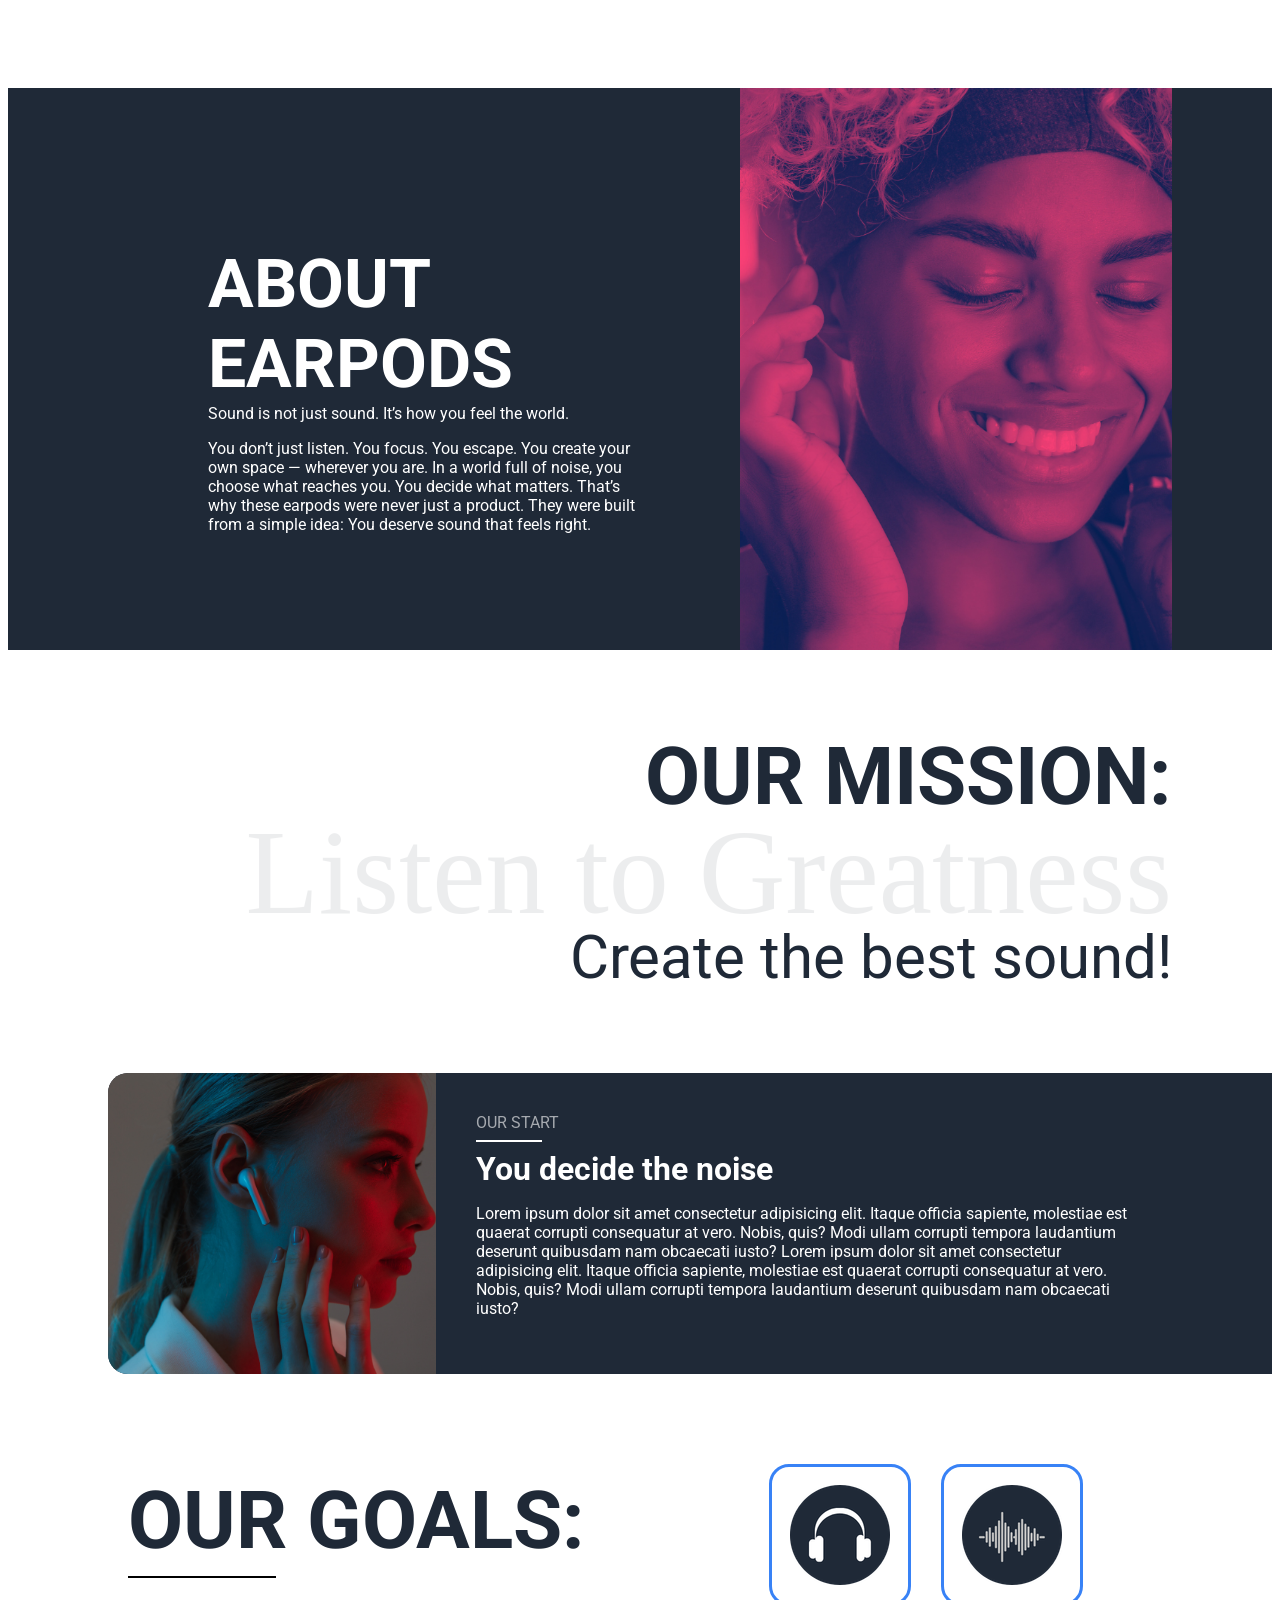
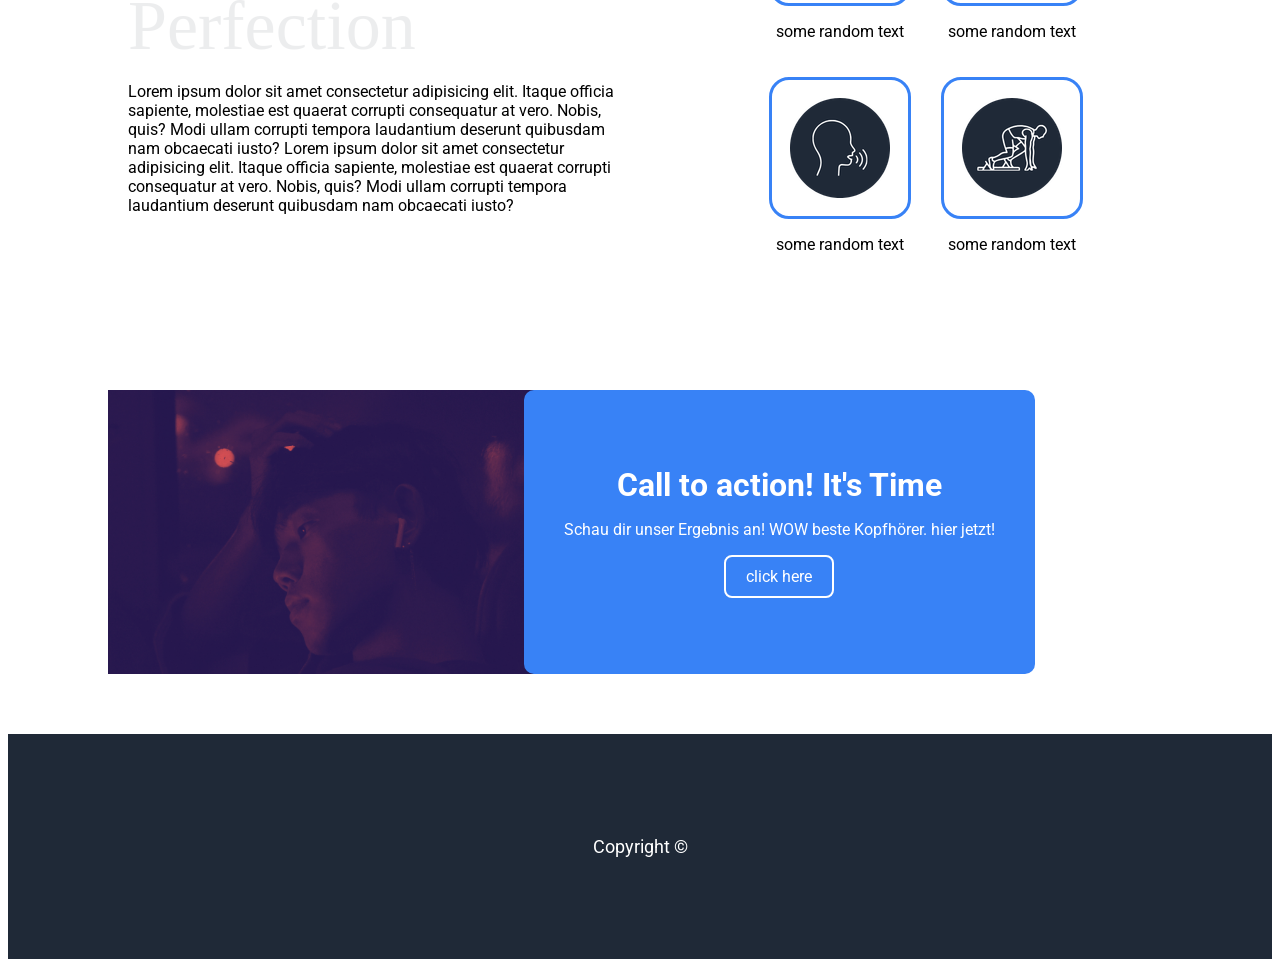
==== Pages/About.html @ 92344d6f "about page fertig" ====
<!doctype html>
<html lang="en">

<head>
  <meta charset="UTF-8" />
  <meta name="viewport" content="width=device-width, initial-scale=1.0" />
  <link rel="stylesheet" href="../Styles/style.css" />
  <title>About us - earpody</title>
</head>

<body>

  <header>
    <!-- Navigation / Logo -->
  </header>

  <main>
    <section class="hero">

      <div class="hero-left">
        <h1>ABOUT <span>EARPODS</span></h1>
        <span>Sound is not just sound.
          It’s how you feel the world.
        </span>
        <p>
          You don’t just listen.
          You focus. You escape. You create your own space — wherever you are.

          In a world full of noise, you choose what reaches you.
          You decide what matters.

          That’s why these earpods were never just a product.
          They were built from a simple idea:

          <span>You deserve sound that feels right.</span>
        </p>
      </div>

      <div class="hero-right">
        <img src="../Images/hero picture.png" alt="">
      </div>
    </section>
  </main>

  <section class="space-holder-text">
    <div class="space-holder-content">
      <h2>OUR MISSION:</h2>
      <p class="bg-text">Listen to Greatness</p>
      <span>Create the best sound!</span>
    </div>
  </section>

  <section class="company-story">

    <div class="story-left">
      <img src="../Images/about us  earpods first mission.png" alt="" srcset="">

    </div>

    <div class="story-right">
      <span>OUR START</span>
      <hr>
      <h3>You decide the noise</h3>
      <p>Lorem ipsum dolor sit amet consectetur adipisicing elit. Itaque officia sapiente, molestiae est quaerat
        corrupti consequatur at vero. Nobis, quis? Modi ullam corrupti tempora laudantium deserunt quibusdam nam
        obcaecati iusto? Lorem ipsum dolor sit amet consectetur adipisicing elit. Itaque officia sapiente, molestiae est
        quaerat corrupti consequatur at vero. Nobis, quis? Modi ullam corrupti tempora laudantium deserunt quibusdam nam
        obcaecati iusto?</p>
    </div>
  </section>

  <section class="company-goals">

    <div class="goals">

      <div class="goal-text">
        <h2>OUR GOALS:</h2>
        <hr class="hr-black">
        <span>Perfection</span>
        <p>Lorem ipsum dolor sit amet consectetur adipisicing elit. Itaque officia sapiente, molestiae est quaerat
          corrupti consequatur at vero. Nobis, quis? Modi ullam corrupti tempora laudantium deserunt quibusdam nam
          obcaecati iusto? Lorem ipsum dolor sit amet consectetur adipisicing elit. Itaque officia sapiente, molestiae
          est
          quaerat corrupti consequatur at vero. Nobis, quis? Modi ullam corrupti tempora laudantium deserunt quibusdam
          nam
          obcaecati iusto?</p>
      </div>


      <div class="goals-boxen">

        <div class="first-row">


          <div>
            <div class="icon-box">
              <img src="../Images/icon 1.png" alt="">
            </div>
            <p>some random text</p>
          </div>

          <div>
            <div class="icon-box">
              <img src="../Images/icon 2.png" alt="">
            </div>
            <p>some random text</p>
          </div>

        </div>

        <div class="second-row">

          <div>
            <div class="icon-box">
              <img src="../Images/icon 3.png" alt="">
            </div>
            <p>some random text</p>
          </div>

          <div>
            <div class="icon-box">
              <img src="../Images/icon 4.png" alt="">
            </div>
            <p>some random text</p>

          </div>

        </div>



      </div>
    </div>


    </div>
  </section>

  <section class="call-to-action">

    
      <img src="../Images/call-to-action.png" alt="">
  

    <div class="blue-box">
      <div class="call-to-text">
        <h3>Call to action! It's Time</h3>
        <p>Schau dir unser Ergebnis an! WOW beste Kopfhörer. hier jetzt!</p>

      </div>

      <div class="button-box">
        <div class="button">
          

          <a href="Products.html">click here</a>

        </div>
      </div>

    </div>

    


  </section>



  <section class="footer">
    <span>Copyright &#169; </span>
  </section>



</body>

</html>
---- Styles/style.css ----
@font-face {
    font-family: "Roboto";
    src: url("../fonts/Roboto/Roboto-VariableFont_wdth,wght.ttf");
}

body{
    font-family: "Roboto";
}

h1 {
    margin-block-end: 0em;
    font-family: "Roboto";
    font-size: 68px;
} 

h2{
    font-family: "Roboto";
    font-size: 62px;
    color: #1F2937;
}

h3 {
    margin-block-end: 0em;
    margin-block-start: 0em;
    font-family: "Roboto";
    font-size: 32px;
}

hr {
    width: 10%;
  margin-left: 0;
  margin-right: auto;
  border: none;
  border-top: 2px solid #fff;
}

.hr-black {
 width: 30%;
  margin-left: 0;
  margin-right: auto;
  border: none;
  border-top: 2px solid #000;
}

header {
    height: 80px;
}

main {
    background-color: #1F2937;
    display: flex;
    flex-direction: column;
    justify-content: center;
    align-items: center;


}


.hero {
    display: flex;
    flex-direction: row;
    padding: 0px 100px 0px 100px;

    

}

.hero-left {
    padding: 100px;
    flex: 1;
    color: #fff;
    display: flex;
    flex-direction: column;
    justify-content: center;
    align-items: flex-start;

}

.hero-left h2 {
    margin-top: -40px;
    color: #fff;
}

.hero-right {
    flex: 1;
    overflow: hidden;
    
}

.hero-right img {
    width: 100%;
    height: 100%;
    object-fit: cover;
    display: block;
    
}

.space-holder-text {
    padding: 80px 100px;
    display: flex;
    flex-direction: column;
  

}

.bg-text {
    font-family: 'Times New Roman', Times, serif;
    margin-block-start: -20px;
    margin-block-end: 0em;
  font-size: 120px;
  color: #1F2937;
  opacity: 0.08;

  
  
}

.space-holder-content {
    display: flex;
    flex-direction: column;
    justify-content: start;
    align-items: flex-end;
}

.space-holder-content h2 {
    margin-block-start: 0em;
    margin-block-end: 0em;
    font-size: 80px;
}

.space-holder-content span {
    margin-block-start: -20px;
    margin-block-end: 0em;
    
    font-size: 60px;
    color: #1F2937;

}

.company-story {
    margin-left: 100px;
    border-radius: 20px 0px 0px 20px;
    background-color: #1F2937;
    display: flex;
    flex-direction: row;
   
}

.story-right {
    margin-right: 100px;
    color: #fff;
    padding: 40px 40px 40px 40px;
    display: flex;
    flex-direction: column;
    row-gap: 0px;
    flex: 2;
    overflow: hidden;


}
 .story-right span {
    opacity: 0.6;


 }

.story-left {
    flex: 1;
}

.story-left img {
    border-radius: 20px 0px 0px 20px;
    width: 100%;
    height: 100%;
    object-fit: cover;
    display: block;


}

.company-goals {
    padding: 60px 0px 60px 0px;

}



.company-text{
    display: flex;
    flex-direction: column;


}
.goals {
    margin: 0px 100px 0px 120px;
    display: flex;
    align-items: center;
    
    
    
}

.goal-text {
   flex: 1;
    display: flex;
    flex-direction: column;


}

.goal-text h2 {
    margin-block-start: 0em;
    margin-block-end: 0em;
    font-size: 80px;
}

.goal-text span {
    font-family: 'Times New Roman', Times, serif;
    margin-block-start: 0em;
    margin-block-end: 0em;
  font-size: 70px;
  color: #1F2937;
  opacity: 0.08;


}

.goals-boxen {
    flex: 1;
    margin-top: 30px;
    margin-left: 60px;
    display: flex;
    flex-direction: column;
    gap: 20px;
    justify-content: center;
    align-items: center;
    
    
}

.first-row {
    display:flex;
    flex-direction: row;
    gap:30px;
}
 
.first-row div {
    display: flex;
    flex-direction: column;
    text-align: center;
}

.second-row {
    display:flex;
    flex-direction: row;
    gap:30px;
}

.second-row div {
    display: flex;
    flex-direction: column;
    text-align: center;
}

.icon-box {
    padding: 18px;
    border: 3px solid #3882F6;
    border-radius: 20px;
    display: flex;
    align-items: center;
    justify-content: center;
}

.call-to-action {
    margin: 60px 100px;
    display: flex;
    flex-direction: row;
    border-radius: 10px;
   
    
}


.call-to-action img {
    width: 40%;
    height: auto;
    object-fit: contain;
    
    
}

.blue-box {
    margin-left: -10px;
    padding: 20px 40px;
    border-radius: 10px;
    background-color: #3882F6;
    display: flex;
    flex-direction: column;
    align-items: center;
    justify-content: center;
    text-align: center;
    color: #fff;
  

    
}

.button-box {
    display: flex;
    align-items: center;
    justify-content: center;


}

a {
    text-decoration: none;
    color: #fff
}

.button {
    display: inline-block;
    font-family: inherit;
    
   
    border: 2px solid #ffff;
    border-radius: 8px;
    padding: 10px 20px;
    background-color: #3882F6;
    color: #fff;
    text-decoration: none;
    cursor: pointer;


}

.footer {
    height: 25vh;
    background-color: #1F2937;
    display: flex;
    align-items: center;
    justify-content: center;
}

.footer span {
    font-family: "Roboto";
    font-size: 18px;
    color: #fff;
}

@media (max-width: 768px) {
  .hero {
    flex-direction: column;
  }
}
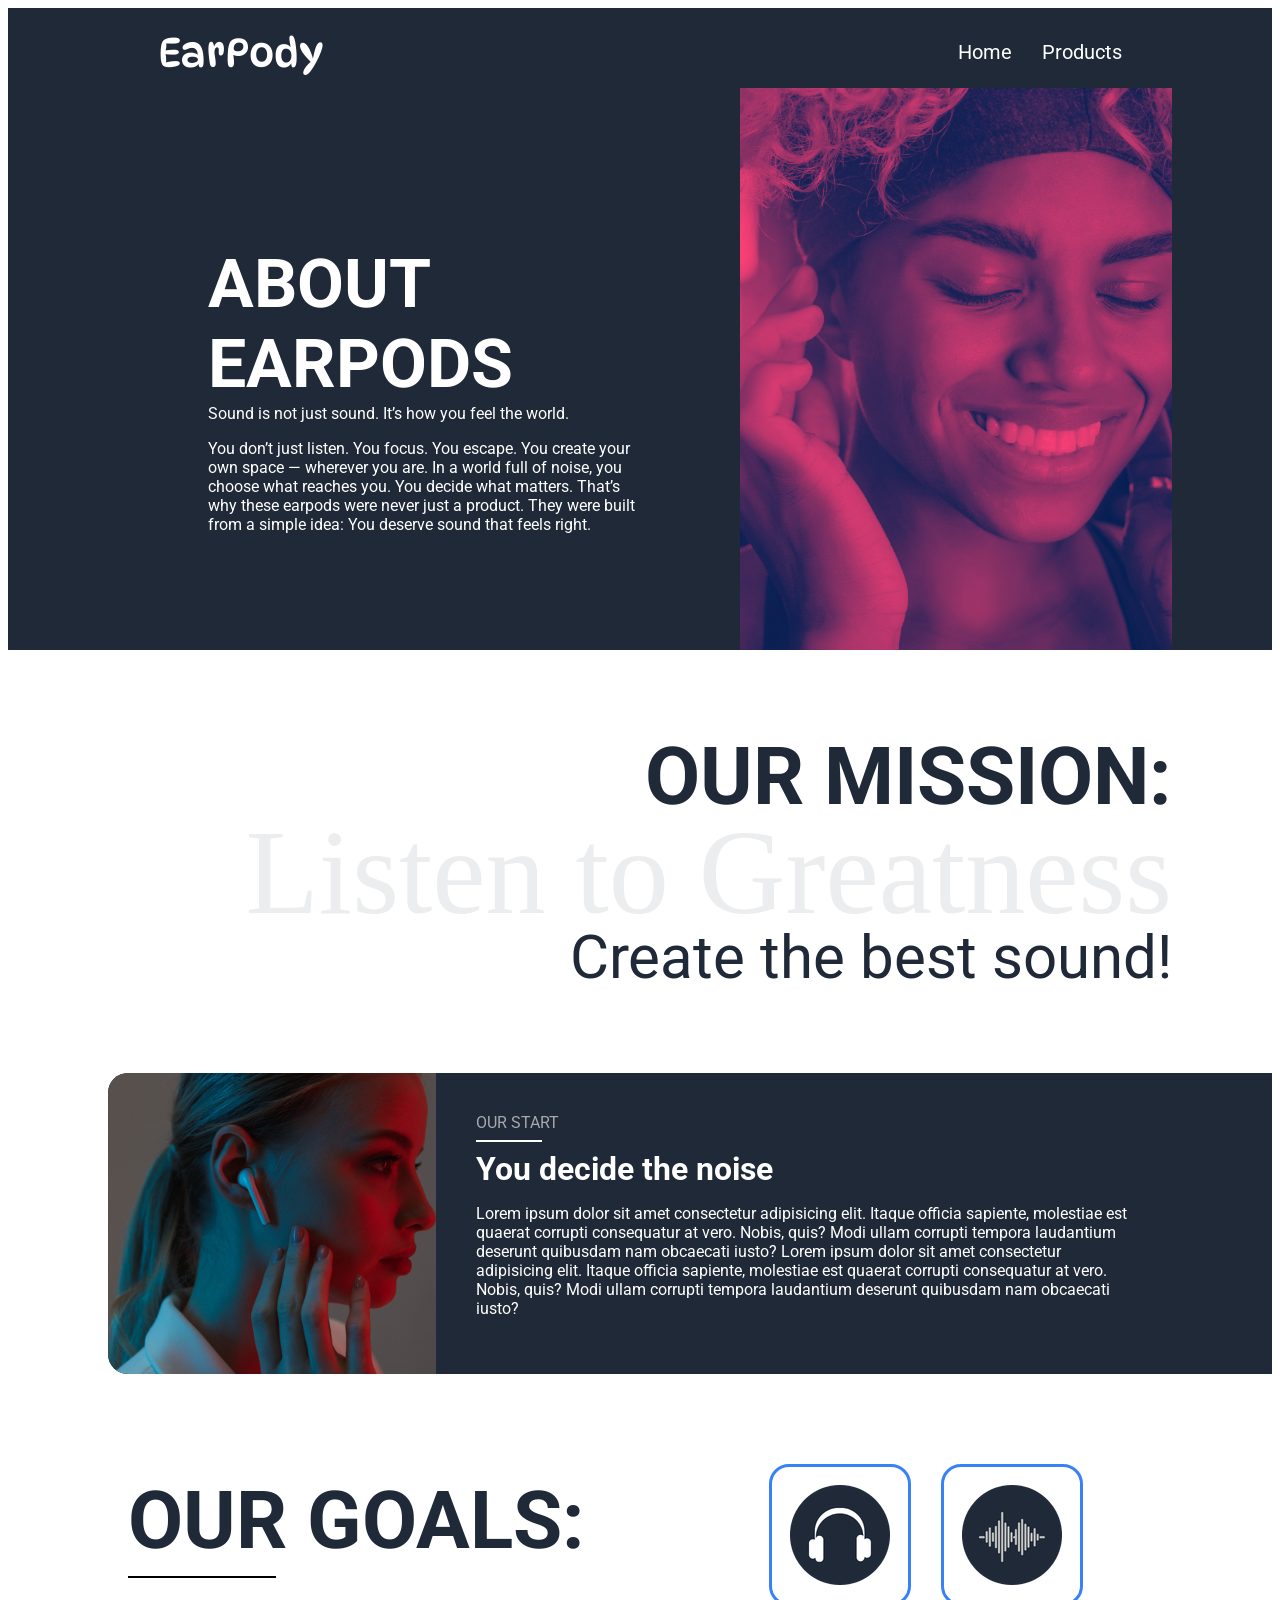
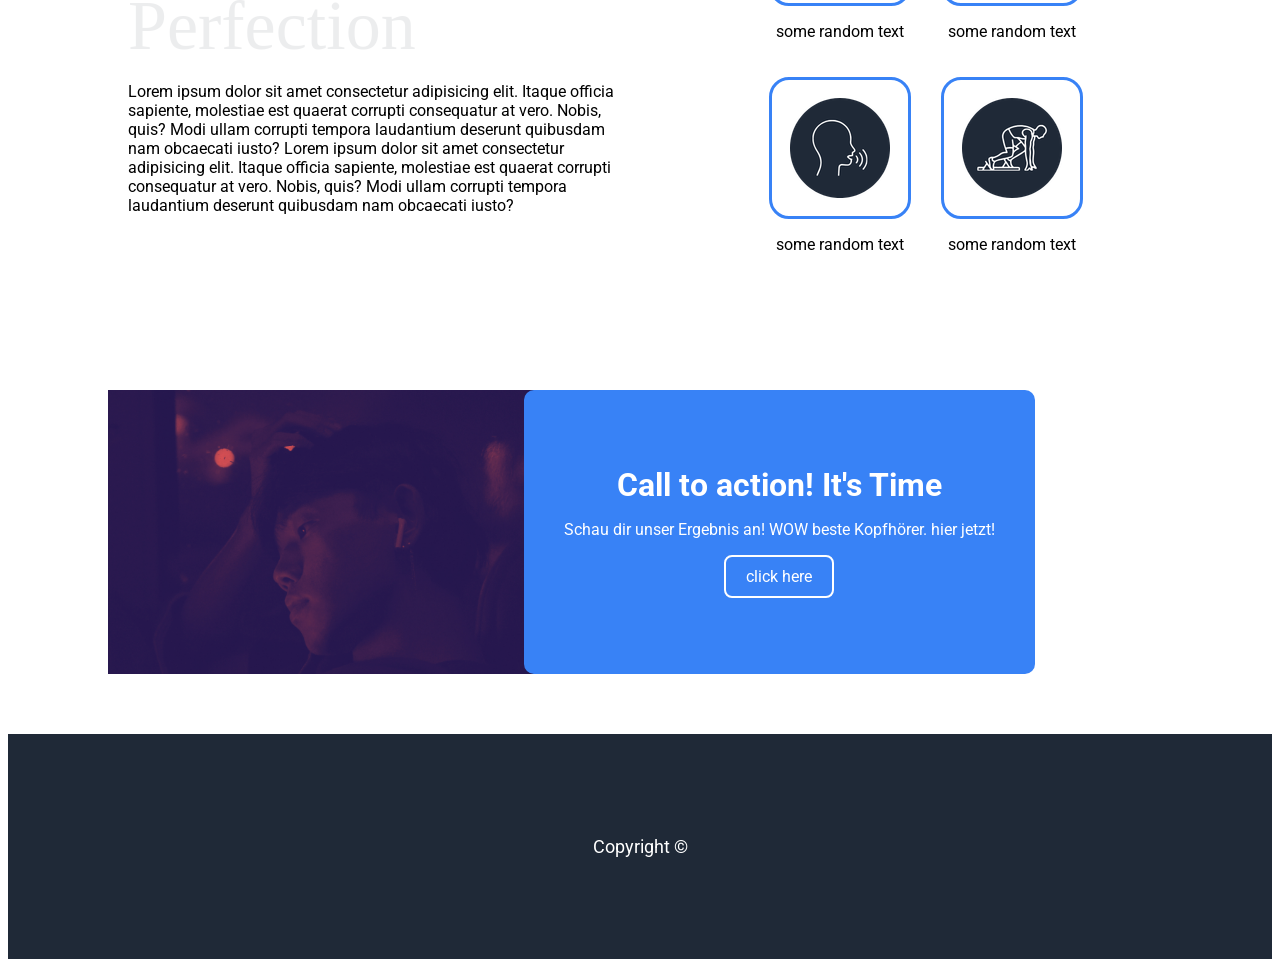
==== commit fd1904fd: "about page responsiv" ====
--- a/Pages/About.html
+++ b/Pages/About.html
@@ -11,7 +11,16 @@
 <body>
 
   <header>
-    <!-- Navigation / Logo -->
+    <nav class="navbar">
+  <div class="logo">
+    <p>EarPody</p>
+  </div>
+
+  <ul class="nav-links">
+    <li><a href="#">Home</a></li>
+    <li><a href="#">Products</a></li>
+  </ul>
+</nav>
   </header>
 
   <main>
@@ -138,9 +147,9 @@
 
   <section class="call-to-action">
 
-    
-      <img src="../Images/call-to-action.png" alt="">
-  
+
+    <img src="../Images/call-to-action.png" alt="">
+
 
     <div class="blue-box">
       <div class="call-to-text">
@@ -151,7 +160,7 @@
 
       <div class="button-box">
         <div class="button">
-          
+
 
           <a href="Products.html">click here</a>
 
@@ -160,7 +169,7 @@
 
     </div>
 
-    
+
 
 
   </section>
--- a/Styles/style.css
+++ b/Styles/style.css
@@ -3,17 +3,78 @@
     src: url("../fonts/Roboto/Roboto-VariableFont_wdth,wght.ttf");
 }
 
-body{
-    font-family: "Roboto";
-}
+@font-face {
+    font-family: "Dyna-Puff";
+    src: url("../fonts/DynaPuff/DynaPuff-VariableFont_wdth,wght.ttf");
+}
+
+* {
+    box-sizing: border-box;
+}
+
+img {
+    max-width: 100%;
+    height: auto;
+}
+
+
+body {
+    font-family: "Roboto";
+}
+
+header {
+    height: 80px;
+    background-color: #1F2937;
+    padding: 20px 150px 20px 150px;
+
+}
+
+.navbar {
+    display: flex;
+    align-items: center;
+    justify-content: space-between;
+}
+
+.nav-links {
+    display: flex;
+    gap: 30px;
+    list-style: none;
+    padding: 0;
+    margin: 0;
+    font-size: 20px;
+}
+
+.nav-links a {
+    display: inline-block;
+    transition: transform 0.3s ease;
+}
+
+.nav-links a:hover {
+    transform: scale(1.1);
+}
+
+.nav-links a:hover {
+    color: #000;
+    transform: scale(1.1);
+}
+
+.logo p {
+    margin-block-start: 0em;
+    margin-block-end: 0em;
+    font-family: "Dyna-Puff";
+    font-size: 40px;
+    color: #fff;
+}
+
+
 
 h1 {
     margin-block-end: 0em;
     font-family: "Roboto";
     font-size: 68px;
-} 
-
-h2{
+}
+
+h2 {
     font-family: "Roboto";
     font-size: 62px;
     color: #1F2937;
@@ -28,23 +89,20 @@
 
 hr {
     width: 10%;
-  margin-left: 0;
-  margin-right: auto;
-  border: none;
-  border-top: 2px solid #fff;
+    margin-left: 0;
+    margin-right: auto;
+    border: none;
+    border-top: 2px solid #fff;
 }
 
 .hr-black {
- width: 30%;
-  margin-left: 0;
-  margin-right: auto;
-  border: none;
-  border-top: 2px solid #000;
-}
-
-header {
-    height: 80px;
-}
+    width: 30%;
+    margin-left: 0;
+    margin-right: auto;
+    border: none;
+    border-top: 2px solid #000;
+}
+
 
 main {
     background-color: #1F2937;
@@ -62,7 +120,7 @@
     flex-direction: row;
     padding: 0px 100px 0px 100px;
 
-    
+
 
 }
 
@@ -85,7 +143,7 @@
 .hero-right {
     flex: 1;
     overflow: hidden;
-    
+
 }
 
 .hero-right img {
@@ -93,14 +151,14 @@
     height: 100%;
     object-fit: cover;
     display: block;
-    
+
 }
 
 .space-holder-text {
     padding: 80px 100px;
     display: flex;
     flex-direction: column;
-  
+
 
 }
 
@@ -108,12 +166,12 @@
     font-family: 'Times New Roman', Times, serif;
     margin-block-start: -20px;
     margin-block-end: 0em;
-  font-size: 120px;
-  color: #1F2937;
-  opacity: 0.08;
-
-  
-  
+    font-size: 120px;
+    color: #1F2937;
+    opacity: 0.08;
+
+
+
 }
 
 .space-holder-content {
@@ -132,7 +190,7 @@
 .space-holder-content span {
     margin-block-start: -20px;
     margin-block-end: 0em;
-    
+
     font-size: 60px;
     color: #1F2937;
 
@@ -144,7 +202,7 @@
     background-color: #1F2937;
     display: flex;
     flex-direction: row;
-   
+
 }
 
 .story-right {
@@ -159,11 +217,12 @@
 
 
 }
- .story-right span {
+
+.story-right span {
     opacity: 0.6;
 
 
- }
+}
 
 .story-left {
     flex: 1;
@@ -186,23 +245,24 @@
 
 
 
-.company-text{
-    display: flex;
-    flex-direction: column;
-
-
-}
+.company-text {
+    display: flex;
+    flex-direction: column;
+
+
+}
+
 .goals {
     margin: 0px 100px 0px 120px;
     display: flex;
     align-items: center;
-    
-    
-    
+
+
+
 }
 
 .goal-text {
-   flex: 1;
+    flex: 1;
     display: flex;
     flex-direction: column;
 
@@ -219,9 +279,9 @@
     font-family: 'Times New Roman', Times, serif;
     margin-block-start: 0em;
     margin-block-end: 0em;
-  font-size: 70px;
-  color: #1F2937;
-  opacity: 0.08;
+    font-size: 70px;
+    color: #1F2937;
+    opacity: 0.08;
 
 
 }
@@ -235,16 +295,16 @@
     gap: 20px;
     justify-content: center;
     align-items: center;
-    
-    
+
+
 }
 
 .first-row {
-    display:flex;
+    display: flex;
     flex-direction: row;
-    gap:30px;
-}
- 
+    gap: 30px;
+}
+
 .first-row div {
     display: flex;
     flex-direction: column;
@@ -252,9 +312,9 @@
 }
 
 .second-row {
-    display:flex;
+    display: flex;
     flex-direction: row;
-    gap:30px;
+    gap: 30px;
 }
 
 .second-row div {
@@ -277,8 +337,8 @@
     display: flex;
     flex-direction: row;
     border-radius: 10px;
-   
-    
+
+
 }
 
 
@@ -286,8 +346,8 @@
     width: 40%;
     height: auto;
     object-fit: contain;
-    
-    
+
+
 }
 
 .blue-box {
@@ -301,9 +361,9 @@
     justify-content: center;
     text-align: center;
     color: #fff;
-  
-
-    
+
+
+
 }
 
 .button-box {
@@ -322,8 +382,8 @@
 .button {
     display: inline-block;
     font-family: inherit;
-    
-   
+
+
     border: 2px solid #ffff;
     border-radius: 8px;
     padding: 10px 20px;
@@ -350,7 +410,89 @@
 }
 
 @media (max-width: 768px) {
-  .hero {
-    flex-direction: column;
-  }
+
+    h1 {
+        font-size: 36px;
+    }
+
+    h2 {
+        font-size: 32px;
+    }
+
+    .logo p {
+        font-size: 28px;
+    }
+
+    .hero {
+        flex-direction: column;
+        padding: 40px;
+    }
+
+    header{
+        padding: 20px;
+    }
+
+    .hero-left {
+        margin-top: 60px;
+        padding: 0px;
+    }
+
+    .navbar {
+        flex-direction: column;
+        gap: 10px;
+    }
+
+    .nav-links {
+        flex-direction: column;
+        align-items: center;
+        font-size: 16px;
+    }
+
+    .space-holder-text {
+        padding: 40px 20px;
+        display: flex;
+        align-items: flex-start;
+    }
+
+    .bg-text {
+        display: flex;
+        align-items: center;
+        justify-content: center;
+        margin: 20px 0px 20px 0px;
+        font-size: 45px;
+    }
+
+    .company-story {
+        margin-left: 0;
+        flex-direction: column;
+    }
+
+    .story-right {
+        margin-right: 0;
+    }
+
+    .goals {
+        margin: 20px;
+        flex-direction: column;
+    }
+
+    .goals-boxen{
+        margin-left: 0px;
+    }
+
+    .first-row,
+    .second-row {
+        flex-direction: column;
+        align-items: center;
+    }
+
+    .call-to-action {
+        margin: 20px;
+        flex-direction: column;
+    }
+
+    .call-to-action img {
+        object-fit: cover;
+    }
+
 }
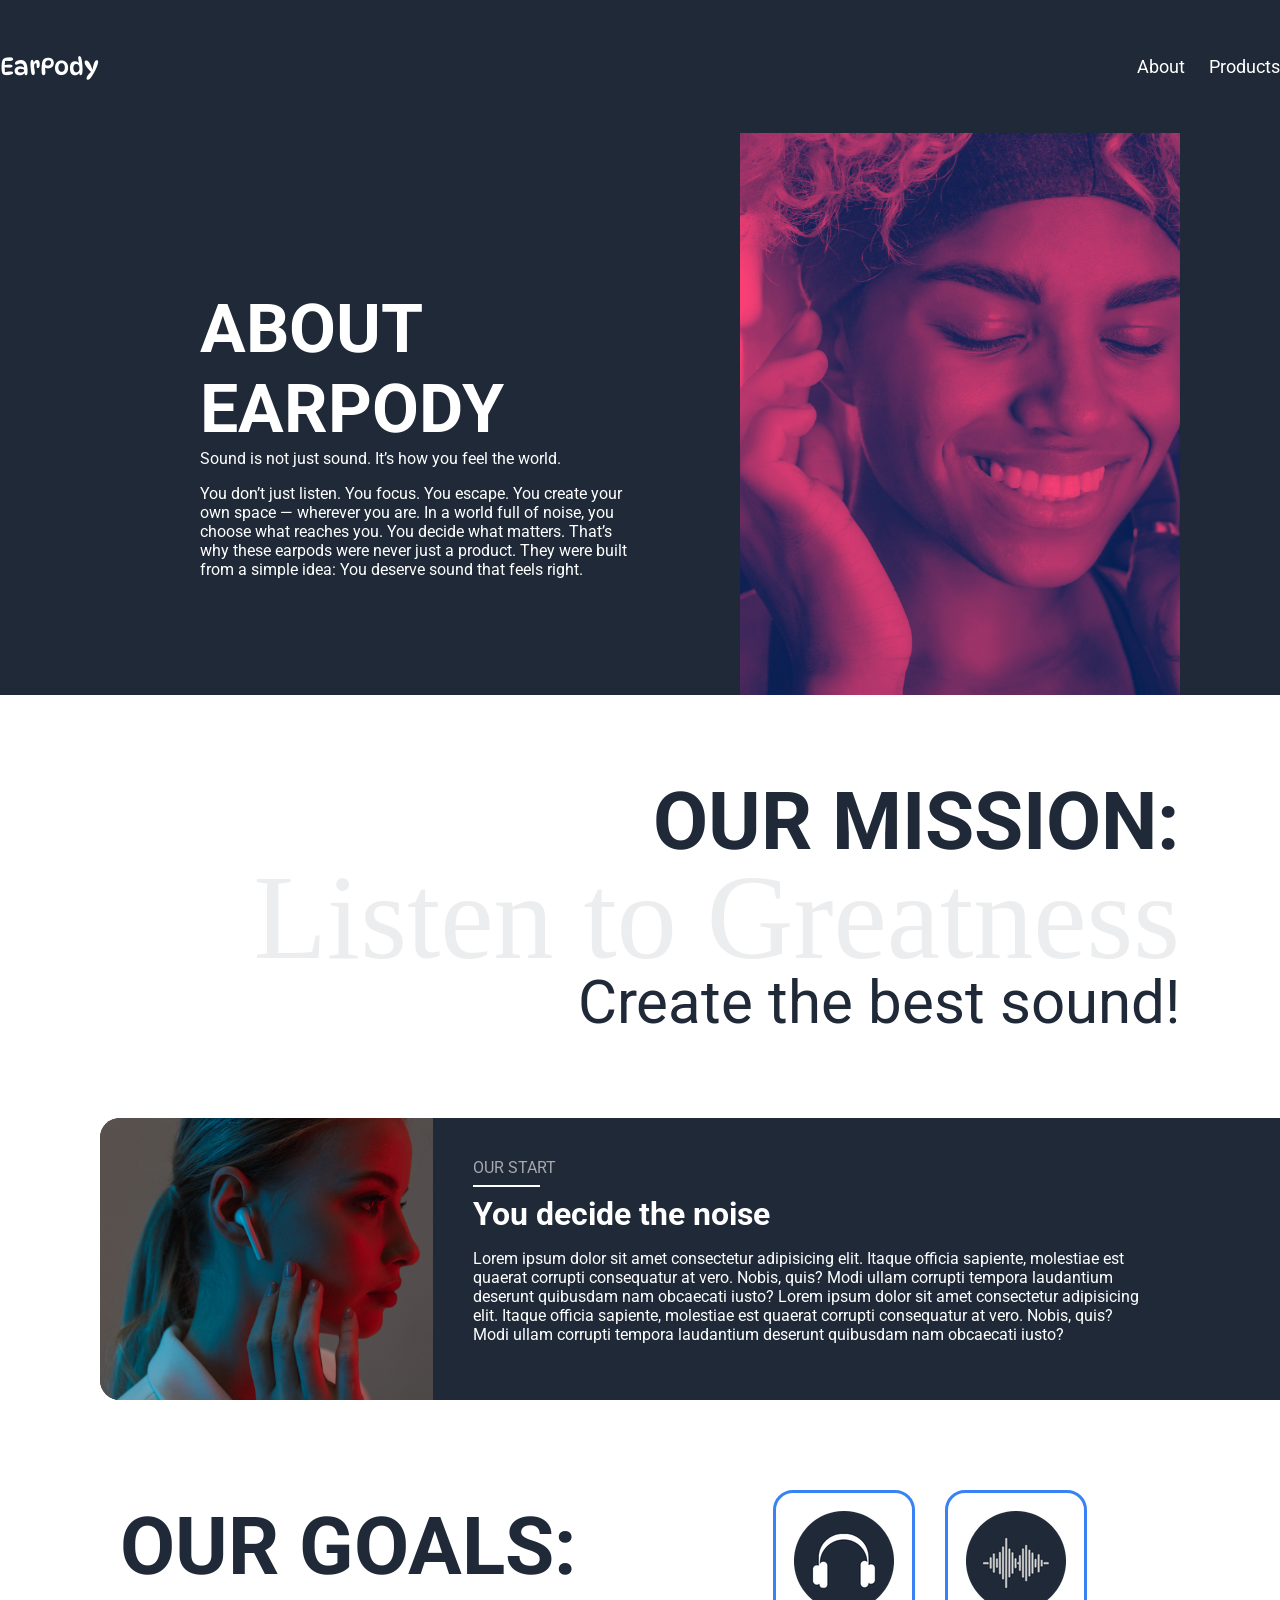
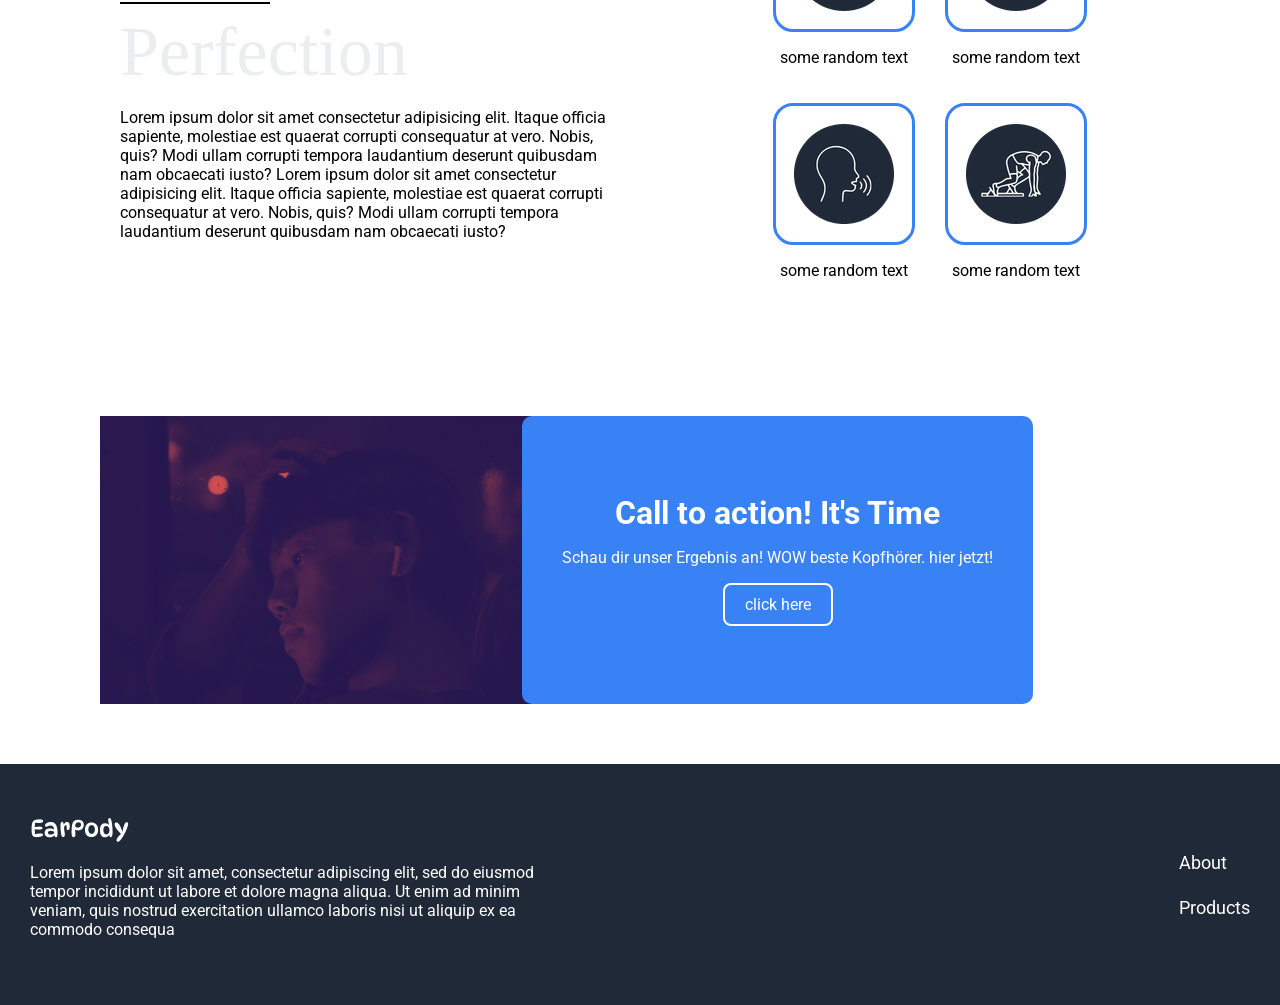
==== commit 02ca20ee: "improve navbar, container layout and footer" ====
--- a/Pages/About.html
+++ b/Pages/About.html
@@ -5,52 +5,52 @@
   <meta charset="UTF-8" />
   <meta name="viewport" content="width=device-width, initial-scale=1.0" />
   <link rel="stylesheet" href="../Styles/style.css" />
+  <link rel="stylesheet" href="./../Styles/layout.css" />
   <title>About us - earpody</title>
 </head>
 
 <body>
 
-  <header>
-    <nav class="navbar">
-  <div class="logo">
-    <p>EarPody</p>
-  </div>
-
-  <ul class="nav-links">
-    <li><a href="#">Home</a></li>
-    <li><a href="#">Products</a></li>
-  </ul>
-</nav>
+  <header class="header">
+    <nav aria-label="Main navigation">
+      <a href="./../index.html" class="logo">EarPody</a>
+      <ul class="nav-list">
+        <li><a href="./About.html">About</a></li>
+        <li><a href="./Products.html">Products</a></li>
+      </ul>
+    </nav>
   </header>
 
   <main>
-    <section class="hero">
+    <section class="about-hero">
+      <div class="container">
+        <div class="hero">
+          <div class="hero-left">
+            <h1>ABOUT <span>EARPODY</span></h1>
+            <span>Sound is not just sound.
+              It’s how you feel the world.
+            </span>
+            <p>
+              You don’t just listen.
+              You focus. You escape. You create your own space — wherever you are.
 
-      <div class="hero-left">
-        <h1>ABOUT <span>EARPODS</span></h1>
-        <span>Sound is not just sound.
-          It’s how you feel the world.
-        </span>
-        <p>
-          You don’t just listen.
-          You focus. You escape. You create your own space — wherever you are.
+              In a world full of noise, you choose what reaches you.
+              You decide what matters.
 
-          In a world full of noise, you choose what reaches you.
-          You decide what matters.
+              That’s why these earpods were never just a product.
+              They were built from a simple idea:
 
-          That’s why these earpods were never just a product.
-          They were built from a simple idea:
+              <span>You deserve sound that feels right.</span>
+            </p>
+          </div>
 
-          <span>You deserve sound that feels right.</span>
-        </p>
-      </div>
-
-      <div class="hero-right">
-        <img src="../Images/hero picture.png" alt="">
+          <div class="hero-right">
+            <img src="../Images/hero picture.png" alt="">
+          </div>
+        </div>
       </div>
     </section>
   </main>
-
   <section class="space-holder-text">
     <div class="space-holder-content">
       <h2>OUR MISSION:</h2>
@@ -58,14 +58,11 @@
       <span>Create the best sound!</span>
     </div>
   </section>
-
   <section class="company-story">
-
     <div class="story-left">
       <img src="../Images/about us  earpods first mission.png" alt="" srcset="">
 
     </div>
-
     <div class="story-right">
       <span>OUR START</span>
       <hr>
@@ -77,11 +74,8 @@
         obcaecati iusto?</p>
     </div>
   </section>
-
   <section class="company-goals">
-
     <div class="goals">
-
       <div class="goal-text">
         <h2>OUR GOALS:</h2>
         <hr class="hr-black">
@@ -176,9 +170,26 @@
 
 
 
-  <section class="footer">
-    <span>Copyright &#169; </span>
-  </section>
+  <footer>
+    <div class="container">
+      <div class="footer-wrapper">
+        <div class="footer-content">
+          <a href="./index.html" class="logo">EarPody</a>
+          <p>Lorem ipsum dolor sit amet, consectetur adipiscing elit, sed do eiusmod tempor incididunt ut labore et
+            dolore
+            magna aliqua. Ut enim ad minim veniam, quis nostrud exercitation ullamco laboris nisi ut aliquip ex ea
+            commodo
+            consequa</p>
+        </div>
+        <div class="footer-nav">
+          <ul class="footer-links">
+            <li><a href="./About.html">About</a></li>
+            <li><a href="./Products.html">Products</a></li>
+          </ul>
+        </div>
+      </div>
+    </div>
+  </footer>
 
 
 
--- a/Styles/style.css
+++ b/Styles/style.css
@@ -20,53 +20,9 @@
 
 body {
     font-family: "Roboto";
-}
-
-header {
-    height: 80px;
-    background-color: #1F2937;
-    padding: 20px 150px 20px 150px;
-
-}
-
-.navbar {
-    display: flex;
-    align-items: center;
-    justify-content: space-between;
-}
-
-.nav-links {
-    display: flex;
-    gap: 30px;
-    list-style: none;
+    margin: 0;
     padding: 0;
-    margin: 0;
-    font-size: 20px;
-}
-
-.nav-links a {
-    display: inline-block;
-    transition: transform 0.3s ease;
-}
-
-.nav-links a:hover {
-    transform: scale(1.1);
-}
-
-.nav-links a:hover {
-    color: #000;
-    transform: scale(1.1);
-}
-
-.logo p {
-    margin-block-start: 0em;
-    margin-block-end: 0em;
-    font-family: "Dyna-Puff";
-    font-size: 40px;
-    color: #fff;
-}
-
-
+}
 
 h1 {
     margin-block-end: 0em;
@@ -117,11 +73,8 @@
 
 .hero {
     display: flex;
-    flex-direction: row;
+    justify-content: space-between;
     padding: 0px 100px 0px 100px;
-
-
-
 }
 
 .hero-left {
@@ -395,20 +348,6 @@
 
 }
 
-.footer {
-    height: 25vh;
-    background-color: #1F2937;
-    display: flex;
-    align-items: center;
-    justify-content: center;
-}
-
-.footer span {
-    font-family: "Roboto";
-    font-size: 18px;
-    color: #fff;
-}
-
 @media (max-width: 768px) {
 
     h1 {
@@ -428,24 +367,9 @@
         padding: 40px;
     }
 
-    header{
-        padding: 20px;
-    }
-
     .hero-left {
         margin-top: 60px;
         padding: 0px;
-    }
-
-    .navbar {
-        flex-direction: column;
-        gap: 10px;
-    }
-
-    .nav-links {
-        flex-direction: column;
-        align-items: center;
-        font-size: 16px;
     }
 
     .space-holder-text {
--- a/Styles/layout.css
+++ b/Styles/layout.css
@@ -0,0 +1,96 @@
+@import url("https://fonts.googleapis.com/css2?family=Roboto:wght@100..900&family=DynaPuff:wght@400;600&display=swap");
+
+.container {
+  max-width: 1280px;
+  width: 100%;
+  margin: 0 auto;
+}
+
+.header {
+  background-color: #1f2937;
+  position: sticky;
+  padding: 40px 0;
+  top: 0;
+  z-index: 1000;
+}
+
+nav {
+  display: flex;
+  align-items: center;
+  justify-content: space-between;
+  margin: 0 auto;
+  max-width: 1280px;
+  width: 100%;
+}
+
+.logo {
+  text-decoration: none;
+  color: #ffffff;
+  font-family: "DynaPuff", system-ui, sans-serif;
+  font-size: 24px;
+}
+
+.nav-list {
+  list-style: none;
+  display: flex;
+  gap: 24px;
+  color: #e5e7eb;
+}
+
+.nav-list a,
+.footer-links a {
+  color: white;
+  text-decoration: none;
+  font-size: 18px;
+}
+.nav-list a:hover {
+  text-decoration: underline;
+}
+
+footer {
+  padding: 50px 30px;
+  background-color: #1f2937;
+}
+
+.footer-wrapper {
+  display: flex;
+  justify-content: space-between;
+  align-items: center;
+}
+
+.footer-content p {
+  max-width: 60ch;
+  margin-top: 20px;
+  color: white;
+}
+
+.footer-links{
+  list-style: none;
+  display: flex;
+  flex-direction: column;
+  gap: 24px;
+  color: #e5e7eb;
+}
+
+@media (max-width: 768px) {
+  nav {
+    padding: 0 30px;
+  }
+
+  .logo {
+    font-size: 30px;
+  }
+
+  .header {
+    padding: 20px 0;
+  }
+
+  .footer-wrapper{
+    flex-direction: column;
+    gap: 30px;
+  }
+
+  .footer-links{
+    flex-direction: row;
+  }
+}
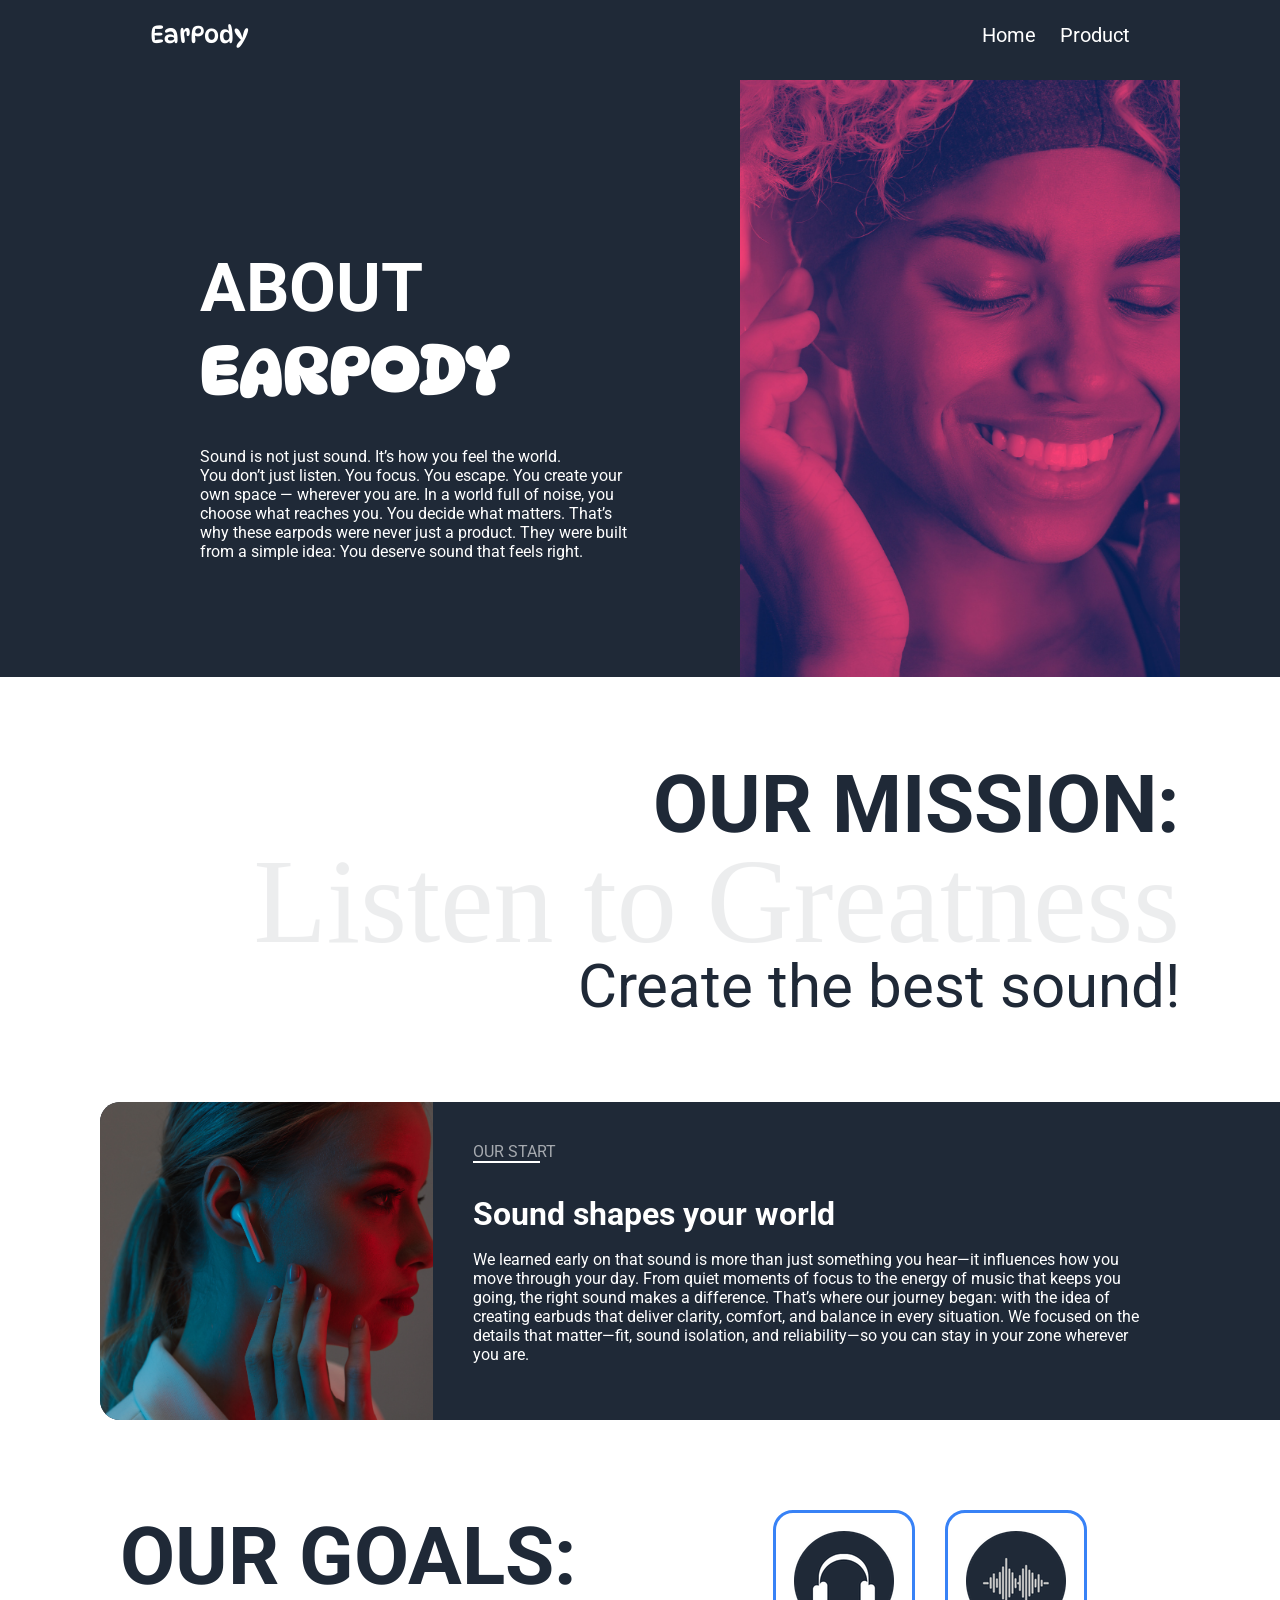
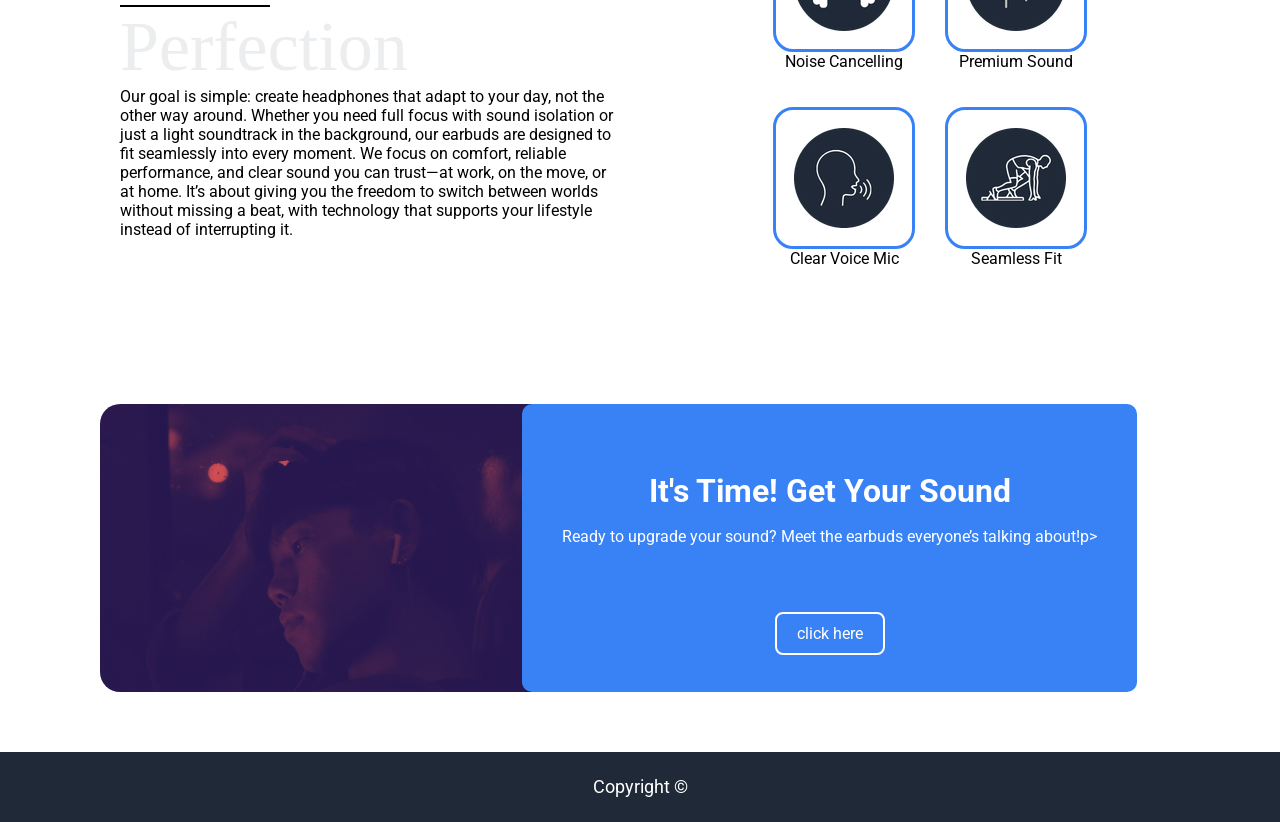
==== commit 0275052e: "updates about-page" ====
--- a/Pages/About.html
+++ b/Pages/About.html
@@ -4,53 +4,53 @@
 <head>
   <meta charset="UTF-8" />
   <meta name="viewport" content="width=device-width, initial-scale=1.0" />
-  <link rel="stylesheet" href="../Styles/style.css" />
-  <link rel="stylesheet" href="./../Styles/layout.css" />
+  <link rel="stylesheet" href="../Styles/about.css" />
   <title>About us - earpody</title>
 </head>
 
 <body>
 
-  <header class="header">
-    <nav aria-label="Main navigation">
-      <a href="./../index.html" class="logo">EarPody</a>
-      <ul class="nav-list">
-        <li><a href="./About.html">About</a></li>
-        <li><a href="./Products.html">Products</a></li>
+  <header>
+    <nav class="navbar">
+      <div class="logo">
+        <p>EarPody</p>
+      </div>
+
+      <ul class="nav-links">
+        <li><a href="../index.html">Home</a></li>
+        <li><a href="Products.html">Product</a></li>
       </ul>
     </nav>
   </header>
 
   <main>
-    <section class="about-hero">
-      <div class="container">
-        <div class="hero">
-          <div class="hero-left">
-            <h1>ABOUT <span>EARPODY</span></h1>
-            <span>Sound is not just sound.
-              It’s how you feel the world.
-            </span>
-            <p>
-              You don’t just listen.
-              You focus. You escape. You create your own space — wherever you are.
+    <section class="hero">
 
-              In a world full of noise, you choose what reaches you.
-              You decide what matters.
+      <div class="hero-left">
+        <h1>ABOUT <span>earpody</span></h1>
+        <span>Sound is not just sound.
+          It’s how you feel the world.
+        </span>
+        <p>
+          You don’t just listen.
+          You focus. You escape. You create your own space — wherever you are.
 
-              That’s why these earpods were never just a product.
-              They were built from a simple idea:
+          In a world full of noise, you choose what reaches you.
+          You decide what matters.
 
-              <span>You deserve sound that feels right.</span>
-            </p>
-          </div>
+          That’s why these earpods were never just a product.
+          They were built from a simple idea:
 
-          <div class="hero-right">
-            <img src="../Images/hero picture.png" alt="">
-          </div>
-        </div>
+          <span>You deserve sound that feels right.</span>
+        </p>
+      </div>
+
+      <div class="hero-right">
+        <img src="../Images/hero picture.png" alt="">
       </div>
     </section>
   </main>
+
   <section class="space-holder-text">
     <div class="space-holder-content">
       <h2>OUR MISSION:</h2>
@@ -58,35 +58,39 @@
       <span>Create the best sound!</span>
     </div>
   </section>
+
   <section class="company-story">
+
     <div class="story-left">
       <img src="../Images/about us  earpods first mission.png" alt="" srcset="">
 
     </div>
+
     <div class="story-right">
       <span>OUR START</span>
       <hr>
-      <h3>You decide the noise</h3>
-      <p>Lorem ipsum dolor sit amet consectetur adipisicing elit. Itaque officia sapiente, molestiae est quaerat
-        corrupti consequatur at vero. Nobis, quis? Modi ullam corrupti tempora laudantium deserunt quibusdam nam
-        obcaecati iusto? Lorem ipsum dolor sit amet consectetur adipisicing elit. Itaque officia sapiente, molestiae est
-        quaerat corrupti consequatur at vero. Nobis, quis? Modi ullam corrupti tempora laudantium deserunt quibusdam nam
-        obcaecati iusto?</p>
+      <h3>Sound shapes your world</h3>
+      <p>We learned early on that sound is more than just something you hear—it influences how you move through your
+        day. From quiet moments of focus to the energy of music that keeps you going, the right sound makes a
+        difference. That’s where our journey began: with the idea of creating earbuds that deliver clarity, comfort, and
+        balance in every situation. We focused on the details that matter—fit, sound isolation, and reliability—so you
+        can stay in your zone wherever you are.</p>
     </div>
   </section>
+
   <section class="company-goals">
+
     <div class="goals">
+
       <div class="goal-text">
         <h2>OUR GOALS:</h2>
         <hr class="hr-black">
         <span>Perfection</span>
-        <p>Lorem ipsum dolor sit amet consectetur adipisicing elit. Itaque officia sapiente, molestiae est quaerat
-          corrupti consequatur at vero. Nobis, quis? Modi ullam corrupti tempora laudantium deserunt quibusdam nam
-          obcaecati iusto? Lorem ipsum dolor sit amet consectetur adipisicing elit. Itaque officia sapiente, molestiae
-          est
-          quaerat corrupti consequatur at vero. Nobis, quis? Modi ullam corrupti tempora laudantium deserunt quibusdam
-          nam
-          obcaecati iusto?</p>
+        <p>Our goal is simple: create headphones that adapt to your day, not the other way around. Whether you need full
+          focus with sound isolation or just a light soundtrack in the background, our earbuds are designed to fit
+          seamlessly into every moment. We focus on comfort, reliable performance, and clear sound you can trust—at
+          work, on the move, or at home. It’s about giving you the freedom to switch between worlds without missing a
+          beat, with technology that supports your lifestyle instead of interrupting it.</p>
       </div>
 
 
@@ -99,14 +103,14 @@
             <div class="icon-box">
               <img src="../Images/icon 1.png" alt="">
             </div>
-            <p>some random text</p>
+            <p>Noise Cancelling</p>
           </div>
 
           <div>
             <div class="icon-box">
               <img src="../Images/icon 2.png" alt="">
             </div>
-            <p>some random text</p>
+            <p>Premium Sound</p>
           </div>
 
         </div>
@@ -117,14 +121,14 @@
             <div class="icon-box">
               <img src="../Images/icon 3.png" alt="">
             </div>
-            <p>some random text</p>
+            <p>Clear Voice Mic</p>
           </div>
 
           <div>
             <div class="icon-box">
               <img src="../Images/icon 4.png" alt="">
             </div>
-            <p>some random text</p>
+            <p>Seamless Fit</p>
 
           </div>
 
@@ -147,8 +151,8 @@
 
     <div class="blue-box">
       <div class="call-to-text">
-        <h3>Call to action! It's Time</h3>
-        <p>Schau dir unser Ergebnis an! WOW beste Kopfhörer. hier jetzt!</p>
+        <h3>It's Time! Get Your Sound</h3>
+        <p>Ready to upgrade your sound? Meet the earbuds everyone’s talking about!p>
 
       </div>
 
@@ -170,26 +174,9 @@
 
 
 
-  <footer>
-    <div class="container">
-      <div class="footer-wrapper">
-        <div class="footer-content">
-          <a href="./index.html" class="logo">EarPody</a>
-          <p>Lorem ipsum dolor sit amet, consectetur adipiscing elit, sed do eiusmod tempor incididunt ut labore et
-            dolore
-            magna aliqua. Ut enim ad minim veniam, quis nostrud exercitation ullamco laboris nisi ut aliquip ex ea
-            commodo
-            consequa</p>
-        </div>
-        <div class="footer-nav">
-          <ul class="footer-links">
-            <li><a href="./About.html">About</a></li>
-            <li><a href="./Products.html">Products</a></li>
-          </ul>
-        </div>
-      </div>
-    </div>
-  </footer>
+  <section class="footer">
+    <span>Copyright &#169; </span>
+  </section>
 
 
 
--- a/Styles/about.css
+++ b/Styles/about.css
@@ -0,0 +1,541 @@
+@font-face {
+    font-family: "Roboto";
+    src: url("../fonts/Roboto/Roboto-VariableFont_wdth,wght.ttf");
+}
+
+@font-face {
+    font-family: "Dyna-Puff";
+    src: url("../fonts/DynaPuff/DynaPuff-VariableFont_wdth,wght.ttf");
+}
+
+* {
+    box-sizing: border-box;
+    margin: 0;
+    padding: 0;
+}
+
+img {
+    max-width: 100%;
+    height: auto;
+}
+
+
+body {
+    font-family: "Roboto";
+}
+
+
+header {
+    height: 80px;
+    background-color: #1F2937;
+    padding: 20px 150px 20px 150px;
+
+}
+
+.navbar {
+    display: flex;
+    align-items: center;
+    justify-content: space-between;
+}
+
+.nav-links {
+    display: flex;
+    gap: 24px;
+    color: #e5e7eb;
+    list-style: none;
+    padding: 0;
+    margin: 0;
+    font-size: 20px;
+}
+
+.nav-links a {
+    display: inline-block;
+    transition: transform 0.3s ease;
+    color: white;
+}
+
+
+.nav-links a:hover {
+    color: white;
+    transform: scale(1.1);
+    text-decoration: underline;
+}
+
+.logo p {
+    margin-block-start: 0em;
+    margin-block-end: 0em;
+    font-family: "Dyna-Puff";
+    font-size: 24px;
+    color: #fff;
+}
+
+
+
+h1 {
+    margin-block-end: 0em;
+    margin-top: 1em;
+  margin-bottom: 0.5em;
+  line-height: 1.2;
+    font-family: "Roboto";
+    font-size: 68px;
+}
+
+h2 {
+    font-family: "Roboto";
+    font-size: 62px;
+    color: #1F2937;
+    margin-top: 1em;
+  margin-bottom: 0.5em;
+  line-height: 1.2;
+
+}
+
+h3 {
+    margin-block-end: 0em;
+    margin-block-start: 0em;
+    font-family: "Roboto";
+    font-size: 32px;
+    margin-top: 1em;
+  margin-bottom: 0.5em;
+  line-height: 1.2;
+
+}
+
+p {
+  margin-bottom: 1em;
+}
+
+
+hr {
+    width: 10%;
+    margin-left: 0;
+    margin-right: auto;
+    border: none;
+    border-top: 2px solid #fff;
+}
+
+.hr-black {
+    width: 30%;
+    margin-left: 0;
+    margin-right: auto;
+    border: none;
+    border-top: 2px solid #000;
+}
+
+
+main {
+    margin: 0px;
+    background-color: #1F2937;
+    display: flex;
+    flex-direction: column;
+    justify-content: center;
+    align-items: center;
+
+
+}
+
+
+.hero {
+    display: flex;
+    flex-direction: row;
+    padding: 0px 100px 0px 100px;
+
+
+
+}
+
+.hero-left {
+    padding: 100px;
+    flex: 1;
+    color: #fff;
+    display: flex;
+    flex-direction: column;
+    justify-content: center;
+    align-items: flex-start;
+
+}
+
+.hero-left h1 span {
+    font-family: "Dyna-Puff";
+    text-transform: uppercase;
+}
+
+.hero-left h2 {
+    
+    color: #fff;
+}
+
+.hero-right {
+    flex: 1;
+    overflow: hidden;
+
+}
+
+.hero-right img {
+    width: 100%;
+    height: 100%;
+    object-fit: cover;
+    display: block;
+
+}
+
+.space-holder-text {
+    padding: 80px 100px;
+    display: flex;
+    flex-direction: column;
+
+
+}
+
+.bg-text {
+    font-family: 'Times New Roman', Times, serif;
+    margin-block-start: -20px;
+    margin-block-end: 0em;
+    font-size: 120px;
+    color: #1F2937;
+    opacity: 0.08;
+
+
+
+}
+
+.space-holder-content {
+    display: flex;
+    flex-direction: column;
+    justify-content: start;
+    align-items: flex-end;
+}
+
+.space-holder-content h2 {
+    margin-block-start: 0em;
+    margin-block-end: 0em;
+    font-size: 80px;
+}
+
+.space-holder-content span {
+    margin-block-start: -20px;
+    margin-block-end: 0em;
+
+    font-size: 60px;
+    color: #1F2937;
+
+}
+
+.company-story {
+    margin-left: 100px;
+    border-radius: 20px 0px 0px 20px;
+    background-color: #1F2937;
+    display: flex;
+    flex-direction: row;
+
+}
+
+.story-right {
+    margin-right: 100px;
+    color: #fff;
+    padding: 40px 40px 40px 40px;
+    display: flex;
+    flex-direction: column;
+    row-gap: 0px;
+    flex: 2;
+    overflow: hidden;
+
+
+}
+
+.story-right span {
+    opacity: 0.6;
+
+
+}
+
+.story-left {
+    flex: 1;
+}
+
+.story-left img {
+    border-radius: 20px 0px 0px 20px;
+    width: 100%;
+    height: 100%;
+    object-fit: cover;
+    display: block;
+
+
+}
+
+.company-goals {
+    padding: 60px 0px 60px 0px;
+
+}
+
+
+
+.company-text {
+    display: flex;
+    flex-direction: column;
+
+
+}
+
+.goals {
+    margin: 0px 100px 0px 120px;
+    display: flex;
+    align-items: center;
+
+
+
+}
+
+.goal-text {
+    flex: 1;
+    display: flex;
+    flex-direction: column;
+
+
+}
+
+.goal-text h2 {
+    margin-block-start: 0em;
+    margin-block-end: 0em;
+    font-size: 80px;
+}
+
+.goal-text span {
+    font-family: 'Times New Roman', Times, serif;
+    margin-block-start: 0em;
+    margin-block-end: 0em;
+    font-size: 70px;
+    color: #1F2937;
+    opacity: 0.08;
+
+
+}
+
+.goals-boxen {
+    flex: 1;
+    margin-top: 30px;
+    margin-left: 60px;
+    display: flex;
+    flex-direction: column;
+    gap: 20px;
+    justify-content: center;
+    align-items: center;
+
+
+}
+
+.first-row {
+    display: flex;
+    flex-direction: row;
+    gap: 30px;
+}
+
+.first-row div {
+    display: flex;
+    flex-direction: column;
+    text-align: center;
+}
+
+.second-row {
+    display: flex;
+    flex-direction: row;
+    gap: 30px;
+}
+
+.second-row div {
+    display: flex;
+    flex-direction: column;
+    text-align: center;
+}
+
+.icon-box {
+    padding: 18px;
+    border: 3px solid #3882F6;
+    border-radius: 20px;
+    display: flex;
+    align-items: center;
+    justify-content: center;
+}
+
+.call-to-action {
+    margin: 60px 100px;
+    display: flex;
+    flex-direction: row;
+    
+    border-radius: 10px;
+
+
+}
+
+
+.call-to-action img {
+    width: 40%;
+    height: auto;
+    object-fit: contain;
+    border-radius: 20px 0px 0px 20px;
+
+
+}
+
+.blue-box {
+    margin-left: -10px;
+    padding: 20px 40px;
+    border-radius: 10px;
+    background-color: #3882F6;
+    display: flex;
+    flex-direction: column;
+    align-items: center;
+    justify-content: space-around;
+    text-align: center;
+    color: #fff;
+
+
+
+}
+
+.button-box {
+    display: flex;
+    align-items: center;
+    justify-content: center;
+
+
+}
+
+a {
+    text-decoration: none;
+    color: #fff
+}
+
+.button {
+    margin-top: 1em;
+    display: inline-block;
+    font-family: inherit;
+
+
+    border: 2px solid #ffff;
+    border-radius: 8px;
+    padding: 10px 20px;
+    background-color: #3882F6;
+    color: #fff;
+    text-decoration: none;
+    cursor: pointer;
+    transition: transform 0.2s ease;
+}
+
+.button:hover {
+    transform: scale(1.1);
+}
+
+.button a:hover {
+    color: white;
+    text-decoration: underline;
+}
+
+.footer {
+    height: 70px;
+    background-color: #1F2937;
+    display: flex;
+    align-items: center;
+    justify-content: center;
+}
+
+.footer span {
+    font-family: "Roboto";
+    font-size: 18px;
+    color: #fff;
+}
+
+@media (max-width: 768px) {
+
+    h1 {
+        font-size: 36px;
+    }
+
+    h2 {
+        font-size: 32px;
+    }
+
+    .logo p {
+        font-size: 28px;
+    }
+
+    .hero {
+        flex-direction: column;
+        padding: 40px;
+    }
+
+    header{
+        padding: 20px;
+    }
+
+    .hero-left {
+        margin-top: 60px;
+        padding: 0px;
+    }
+
+    .navbar {
+        flex-direction: column;
+        gap: 10px;
+    }
+
+    .nav-links {
+        flex-direction: column;
+        align-items: center;
+        font-size: 16px;
+    }
+
+    .space-holder-text {
+        padding: 40px 20px;
+        display: flex;
+        align-items: flex-start;
+    }
+
+    .bg-text {
+        display: flex;
+        align-items: center;
+        justify-content: center;
+        margin: 20px 0px 20px 0px;
+        font-size: 45px;
+    }
+
+    .company-story {
+        margin-left: 0;
+        flex-direction: column;
+    }
+
+    .story-right {
+        margin-right: 0;
+    }
+
+    .goals {
+        margin: 20px;
+        flex-direction: column;
+    }
+
+    .goals-boxen{
+        margin-left: 0px;
+    }
+
+    .first-row,
+    .second-row {
+        flex-direction: column;
+        align-items: center;
+    }
+
+    .call-to-action {
+    flex-direction: column; 
+    margin: 20px;
+    overflow: hidden;
+  }
+
+  .call-to-action img {
+    width: 100%;          
+    height: auto;
+    border-radius: 10px 10px 0 0; 
+  }
+
+  .blue-box {
+    margin-left: 0;      
+    width: 100%;
+    border-radius: 0 0 10px 10px; 
+}
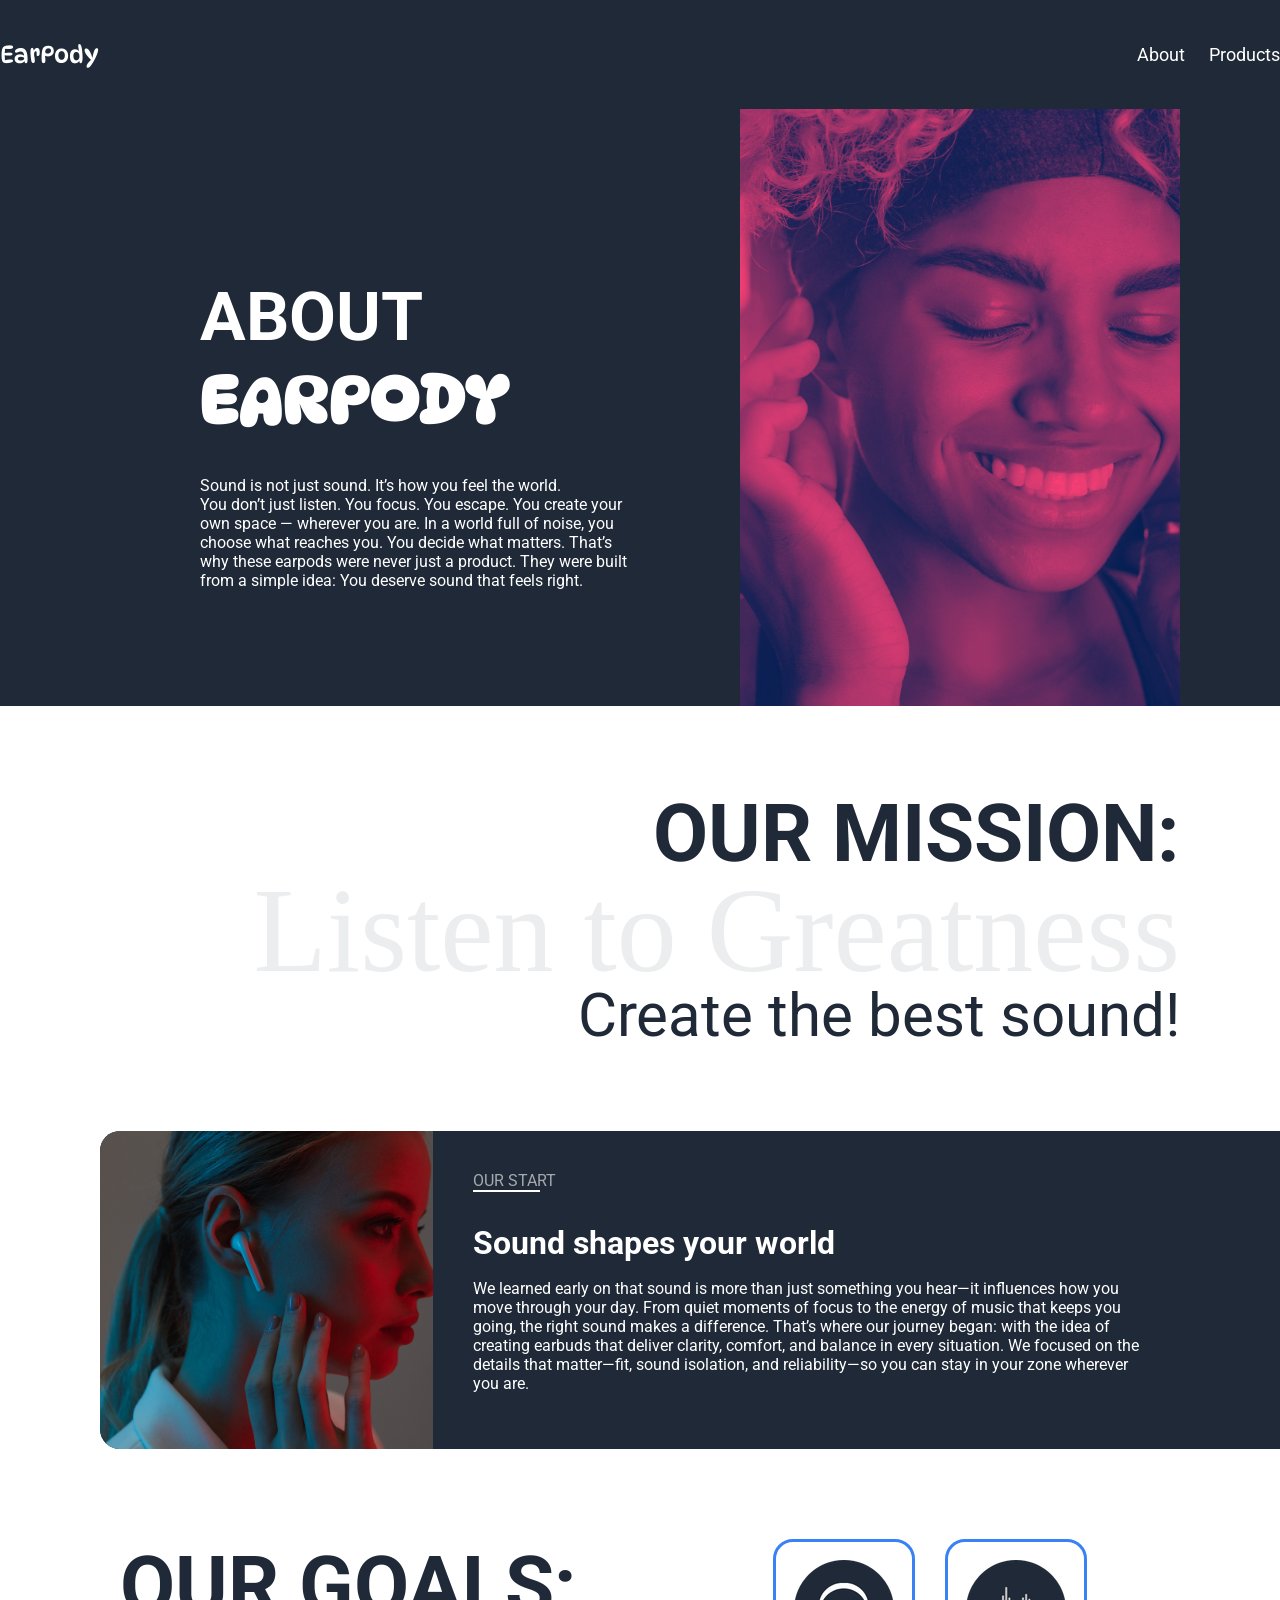
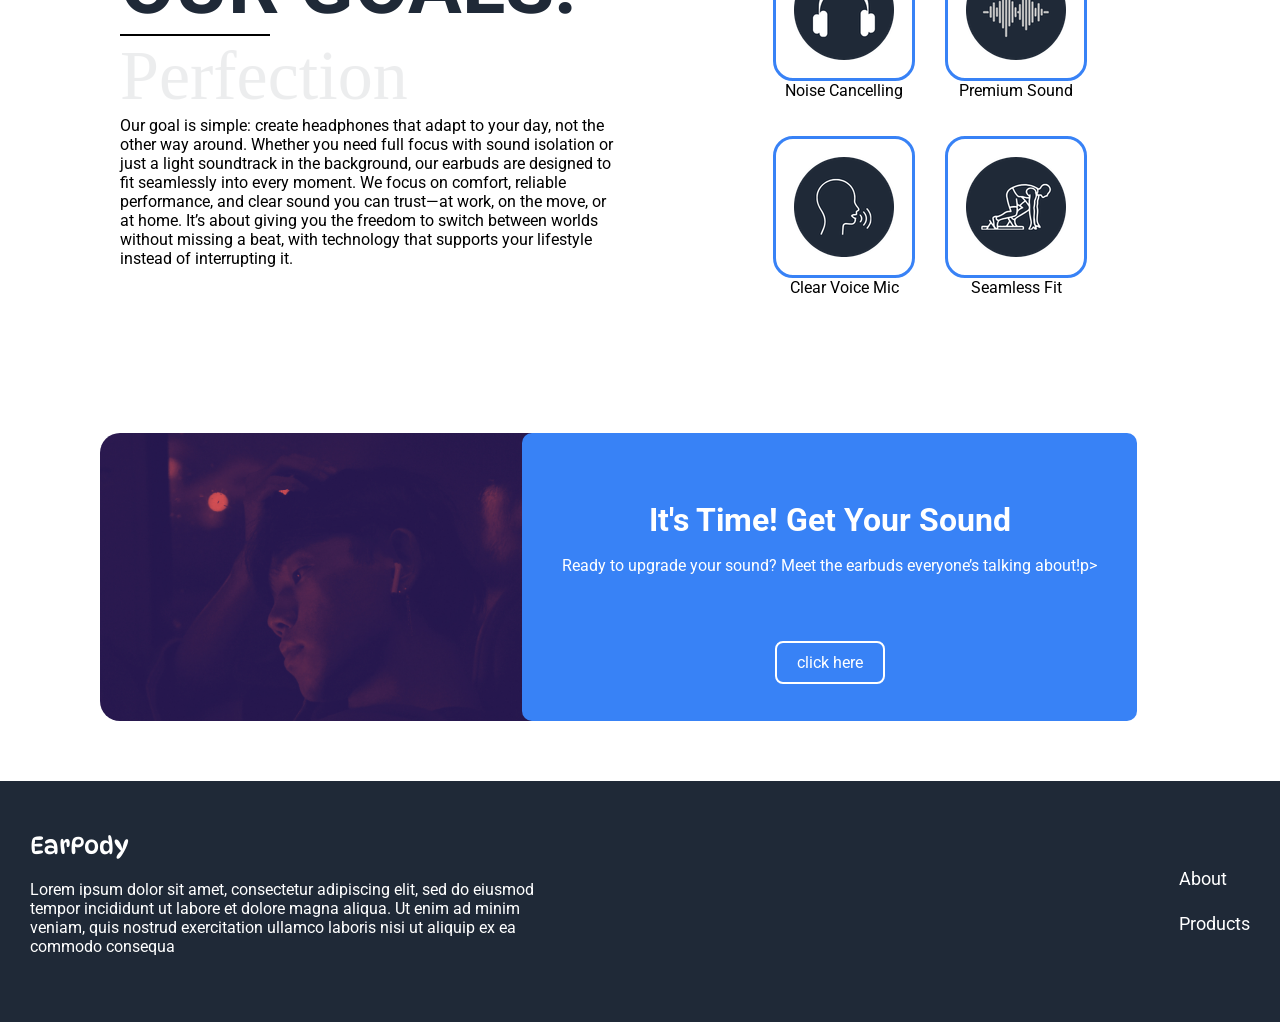
==== commit aa4f717e: "solve conflict issues" ====
--- a/Pages/About.html
+++ b/Pages/About.html
@@ -5,52 +5,52 @@
   <meta charset="UTF-8" />
   <meta name="viewport" content="width=device-width, initial-scale=1.0" />
   <link rel="stylesheet" href="../Styles/about.css" />
+  <link rel="stylesheet" href="./../Styles/layout.css" />
   <title>About us - earpody</title>
 </head>
 
 <body>
 
-  <header>
-    <nav class="navbar">
-      <div class="logo">
-        <p>EarPody</p>
-      </div>
-
-      <ul class="nav-links">
-        <li><a href="../index.html">Home</a></li>
-        <li><a href="Products.html">Product</a></li>
+  <header class="header">
+    <nav aria-label="Main navigation">
+      <a href="./../index.html" class="logo">EarPody</a>
+      <ul class="nav-list">
+        <li><a href="./About.html">About</a></li>
+        <li><a href="./Products.html">Products</a></li>
       </ul>
     </nav>
   </header>
 
   <main>
-    <section class="hero">
+    <section class="about-hero">
+      <div class="container">
+        <div class="hero">
+          <div class="hero-left">
+            <h1>ABOUT <span>EARPODY</span></h1>
+            <span>Sound is not just sound.
+              It’s how you feel the world.
+            </span>
+            <p>
+              You don’t just listen.
+              You focus. You escape. You create your own space — wherever you are.
 
-      <div class="hero-left">
-        <h1>ABOUT <span>earpody</span></h1>
-        <span>Sound is not just sound.
-          It’s how you feel the world.
-        </span>
-        <p>
-          You don’t just listen.
-          You focus. You escape. You create your own space — wherever you are.
+              In a world full of noise, you choose what reaches you.
+              You decide what matters.
 
-          In a world full of noise, you choose what reaches you.
-          You decide what matters.
+              That’s why these earpods were never just a product.
+              They were built from a simple idea:
 
-          That’s why these earpods were never just a product.
-          They were built from a simple idea:
+              <span>You deserve sound that feels right.</span>
+            </p>
+          </div>
 
-          <span>You deserve sound that feels right.</span>
-        </p>
-      </div>
-
-      <div class="hero-right">
-        <img src="../Images/hero picture.png" alt="">
+          <div class="hero-right">
+            <img src="../Images/hero picture.png" alt="">
+          </div>
+        </div>
       </div>
     </section>
   </main>
-
   <section class="space-holder-text">
     <div class="space-holder-content">
       <h2>OUR MISSION:</h2>
@@ -58,14 +58,11 @@
       <span>Create the best sound!</span>
     </div>
   </section>
-
   <section class="company-story">
-
     <div class="story-left">
       <img src="../Images/about us  earpods first mission.png" alt="" srcset="">
 
     </div>
-
     <div class="story-right">
       <span>OUR START</span>
       <hr>
@@ -77,11 +74,8 @@
         can stay in your zone wherever you are.</p>
     </div>
   </section>
-
   <section class="company-goals">
-
     <div class="goals">
-
       <div class="goal-text">
         <h2>OUR GOALS:</h2>
         <hr class="hr-black">
@@ -174,9 +168,26 @@
 
 
 
-  <section class="footer">
-    <span>Copyright &#169; </span>
-  </section>
+  <footer>
+    <div class="container">
+      <div class="footer-wrapper">
+        <div class="footer-content">
+          <a href="./index.html" class="logo">EarPody</a>
+          <p>Lorem ipsum dolor sit amet, consectetur adipiscing elit, sed do eiusmod tempor incididunt ut labore et
+            dolore
+            magna aliqua. Ut enim ad minim veniam, quis nostrud exercitation ullamco laboris nisi ut aliquip ex ea
+            commodo
+            consequa</p>
+        </div>
+        <div class="footer-nav">
+          <ul class="footer-links">
+            <li><a href="./About.html">About</a></li>
+            <li><a href="./Products.html">Products</a></li>
+          </ul>
+        </div>
+      </div>
+    </div>
+  </footer>
 
 
 
--- a/Styles/about.css
+++ b/Styles/about.css
@@ -22,60 +22,15 @@
 
 body {
     font-family: "Roboto";
-}
-
-
-header {
-    height: 80px;
-    background-color: #1F2937;
-    padding: 20px 150px 20px 150px;
-
-}
-
-.navbar {
-    display: flex;
-    align-items: center;
-    justify-content: space-between;
-}
-
-.nav-links {
-    display: flex;
-    gap: 24px;
-    color: #e5e7eb;
-    list-style: none;
+    margin: 0;
     padding: 0;
-    margin: 0;
-    font-size: 20px;
-}
-
-.nav-links a {
-    display: inline-block;
-    transition: transform 0.3s ease;
-    color: white;
-}
-
-
-.nav-links a:hover {
-    color: white;
-    transform: scale(1.1);
-    text-decoration: underline;
-}
-
-.logo p {
-    margin-block-start: 0em;
-    margin-block-end: 0em;
-    font-family: "Dyna-Puff";
-    font-size: 24px;
-    color: #fff;
-}
-
-
+}
 
 h1 {
     margin-block-end: 0em;
     margin-top: 1em;
-  margin-bottom: 0.5em;
-  line-height: 1.2;
+    margin-bottom: 0.5em;
+    line-height: 1.2;
     font-family: "Roboto";
     font-size: 68px;
 }
@@ -85,8 +40,8 @@
     font-size: 62px;
     color: #1F2937;
     margin-top: 1em;
-  margin-bottom: 0.5em;
-  line-height: 1.2;
+    margin-bottom: 0.5em;
+    line-height: 1.2;
 
 }
 
@@ -96,13 +51,13 @@
     font-family: "Roboto";
     font-size: 32px;
     margin-top: 1em;
-  margin-bottom: 0.5em;
-  line-height: 1.2;
+    margin-bottom: 0.5em;
+    line-height: 1.2;
 
 }
 
 p {
-  margin-bottom: 1em;
+    margin-bottom: 1em;
 }
 
 
@@ -137,11 +92,8 @@
 
 .hero {
     display: flex;
-    flex-direction: row;
+    justify-content: space-between;
     padding: 0px 100px 0px 100px;
-
-
-
 }
 
 .hero-left {
@@ -161,7 +113,7 @@
 }
 
 .hero-left h2 {
-    
+
     color: #fff;
 }
 
@@ -361,7 +313,7 @@
     margin: 60px 100px;
     display: flex;
     flex-direction: row;
-    
+
     border-radius: 10px;
 
 
@@ -431,20 +383,6 @@
     text-decoration: underline;
 }
 
-.footer {
-    height: 70px;
-    background-color: #1F2937;
-    display: flex;
-    align-items: center;
-    justify-content: center;
-}
-
-.footer span {
-    font-family: "Roboto";
-    font-size: 18px;
-    color: #fff;
-}
-
 @media (max-width: 768px) {
 
     h1 {
@@ -464,24 +402,9 @@
         padding: 40px;
     }
 
-    header{
-        padding: 20px;
-    }
-
     .hero-left {
         margin-top: 60px;
         padding: 0px;
-    }
-
-    .navbar {
-        flex-direction: column;
-        gap: 10px;
-    }
-
-    .nav-links {
-        flex-direction: column;
-        align-items: center;
-        font-size: 16px;
     }
 
     .space-holder-text {
@@ -512,7 +435,7 @@
         flex-direction: column;
     }
 
-    .goals-boxen{
+    .goals-boxen {
         margin-left: 0px;
     }
 
@@ -523,19 +446,20 @@
     }
 
     .call-to-action {
-    flex-direction: column; 
-    margin: 20px;
-    overflow: hidden;
-  }
-
-  .call-to-action img {
-    width: 100%;          
-    height: auto;
-    border-radius: 10px 10px 0 0; 
-  }
-
-  .blue-box {
-    margin-left: 0;      
-    width: 100%;
-    border-radius: 0 0 10px 10px; 
+        flex-direction: column;
+        margin: 20px;
+        overflow: hidden;
+    }
+
+    .call-to-action img {
+        width: 100%;
+        height: auto;
+        border-radius: 10px 10px 0 0;
+    }
+
+    .blue-box {
+        margin-left: 0;
+        width: 100%;
+        border-radius: 0 0 10px 10px;
+    }
 }
--- a/Styles/layout.css
+++ b/Styles/layout.css
@@ -0,0 +1,96 @@
+@import url("https://fonts.googleapis.com/css2?family=Roboto:wght@100..900&family=DynaPuff:wght@400;600&display=swap");
+
+.container {
+  max-width: 1280px;
+  width: 100%;
+  margin: 0 auto;
+}
+
+.header {
+  background-color: #1f2937;
+  position: sticky;
+  padding: 40px 0;
+  top: 0;
+  z-index: 1000;
+}
+
+nav {
+  display: flex;
+  align-items: center;
+  justify-content: space-between;
+  margin: 0 auto;
+  max-width: 1280px;
+  width: 100%;
+}
+
+.logo {
+  text-decoration: none;
+  color: #ffffff;
+  font-family: "DynaPuff", system-ui, sans-serif;
+  font-size: 24px;
+}
+
+.nav-list {
+  list-style: none;
+  display: flex;
+  gap: 24px;
+  color: #e5e7eb;
+}
+
+.nav-list a,
+.footer-links a {
+  color: white;
+  text-decoration: none;
+  font-size: 18px;
+}
+.nav-list a:hover {
+  text-decoration: underline;
+}
+
+footer {
+  padding: 50px 30px;
+  background-color: #1f2937;
+}
+
+.footer-wrapper {
+  display: flex;
+  justify-content: space-between;
+  align-items: center;
+}
+
+.footer-content p {
+  max-width: 60ch;
+  margin-top: 20px;
+  color: white;
+}
+
+.footer-links{
+  list-style: none;
+  display: flex;
+  flex-direction: column;
+  gap: 24px;
+  color: #e5e7eb;
+}
+
+@media (max-width: 768px) {
+  nav {
+    padding: 0 30px;
+  }
+
+  .logo {
+    font-size: 30px;
+  }
+
+  .header {
+    padding: 20px 0;
+  }
+
+  .footer-wrapper{
+    flex-direction: column;
+    gap: 30px;
+  }
+
+  .footer-links{
+    flex-direction: row;
+  }
+}
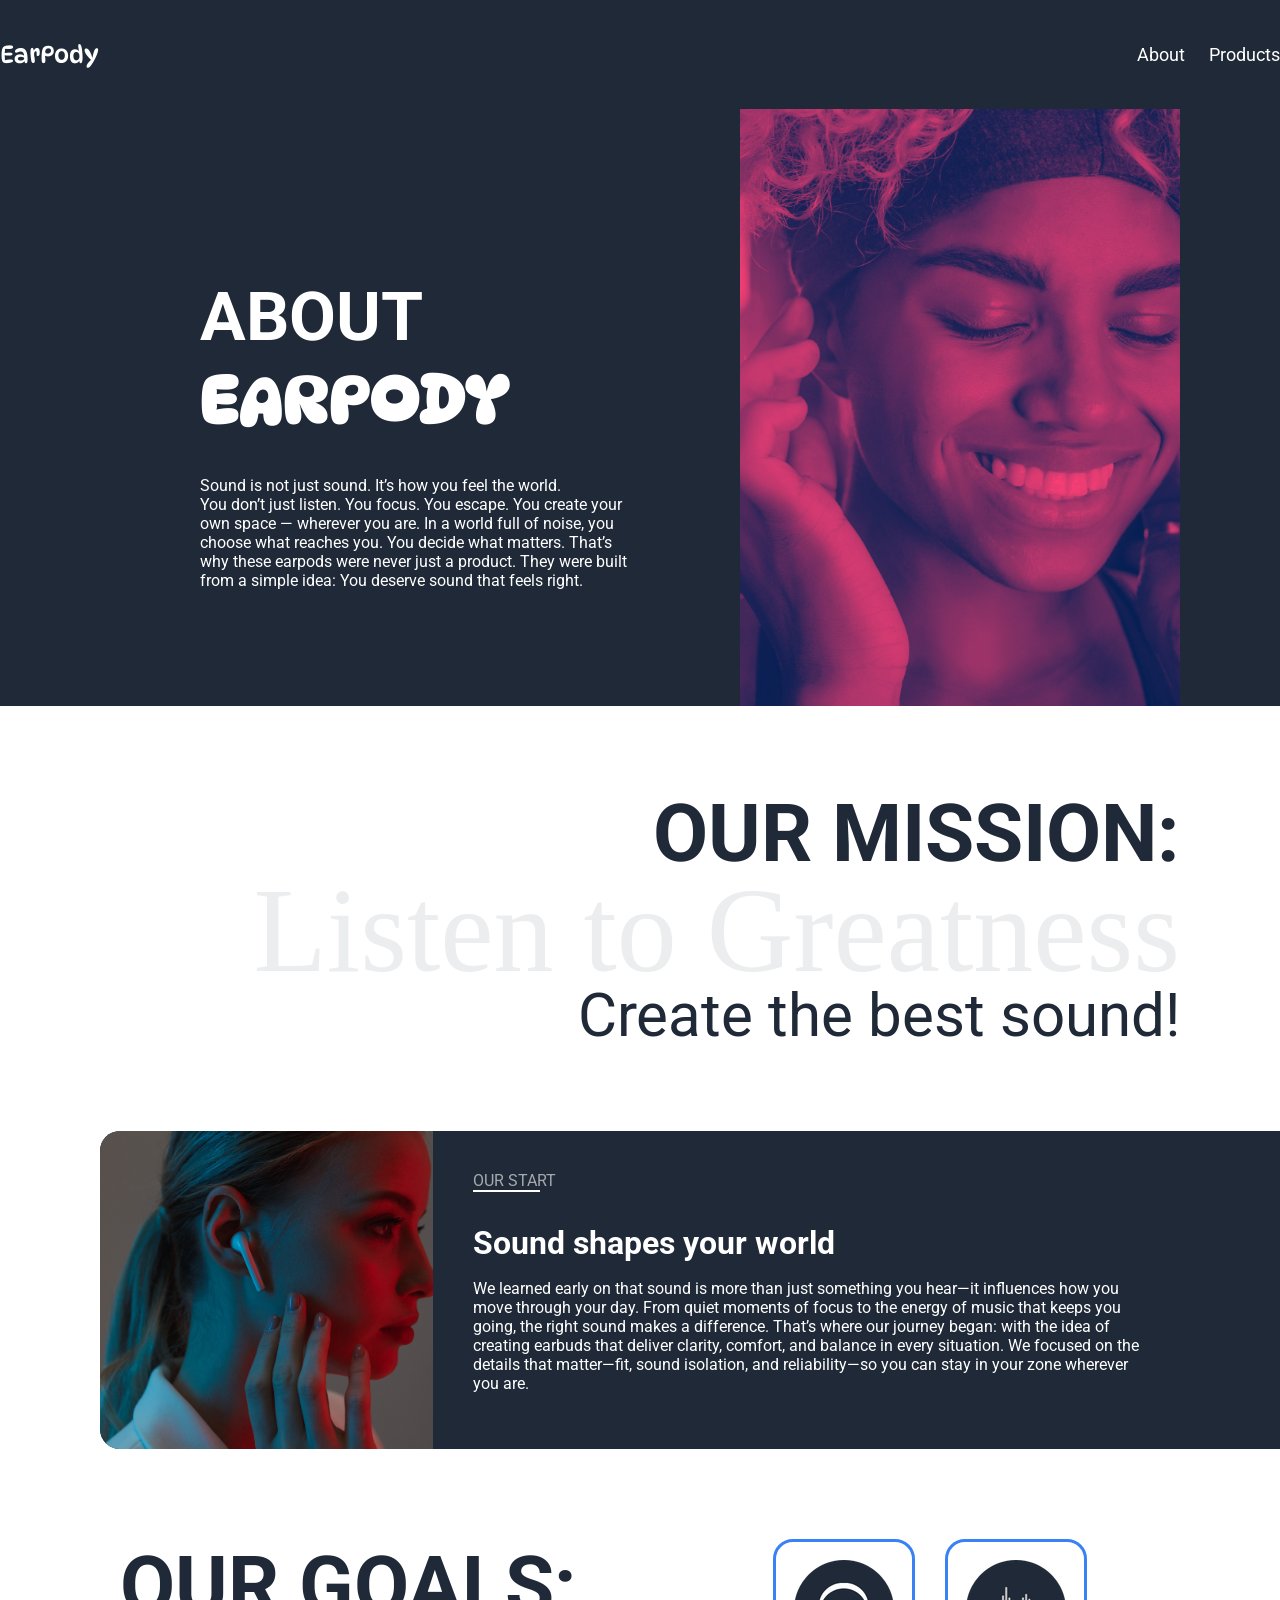
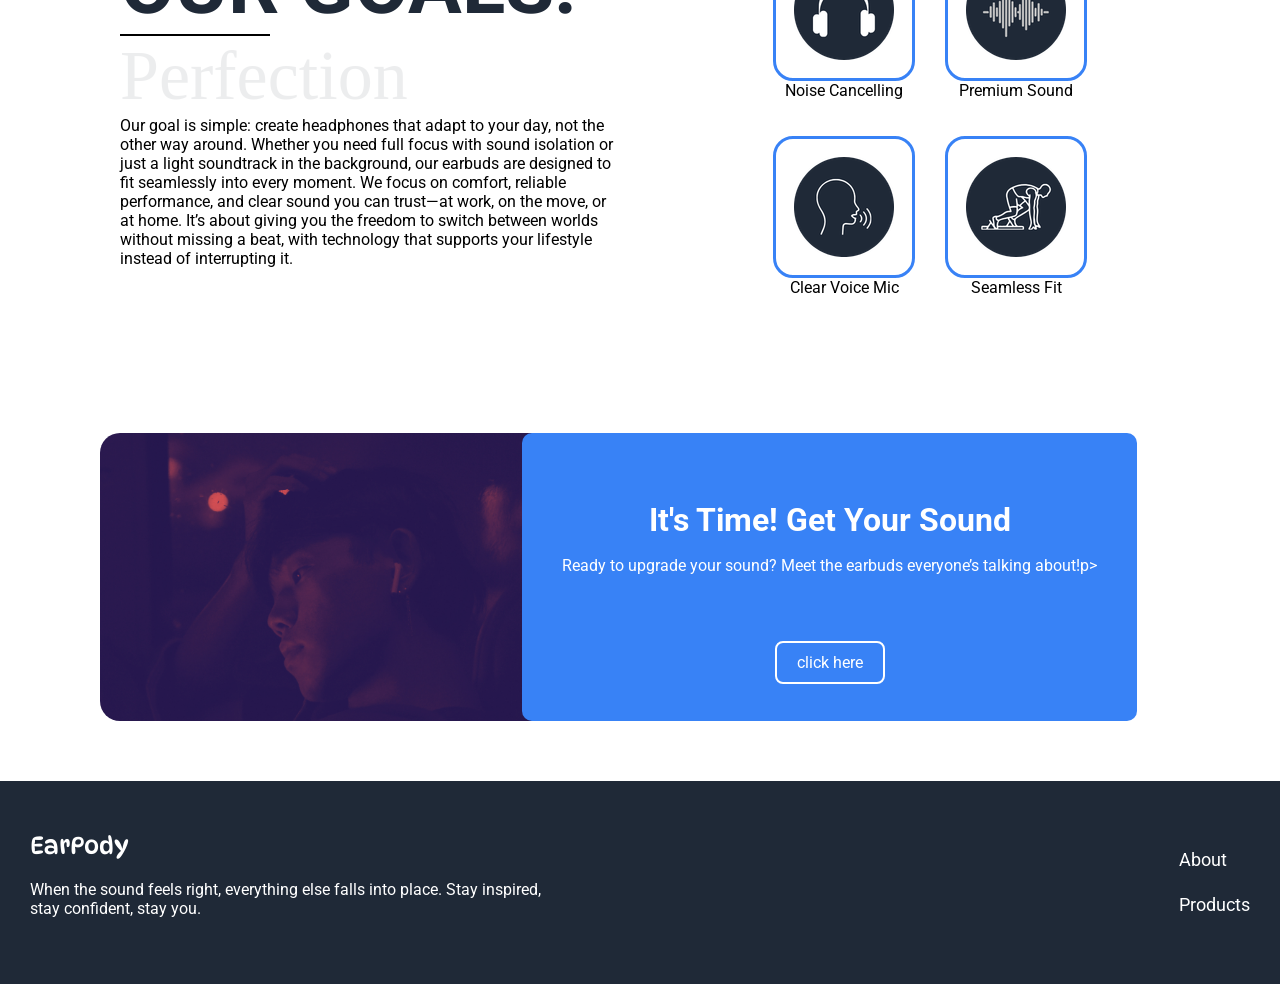
==== commit d53dacf0: "Last changes before deploy. Footer text changes and some minor css on index.html" ====
--- a/Pages/About.html
+++ b/Pages/About.html
@@ -6,6 +6,7 @@
   <meta name="viewport" content="width=device-width, initial-scale=1.0" />
   <link rel="stylesheet" href="../Styles/about.css" />
   <link rel="stylesheet" href="./../Styles/layout.css" />
+  <link rel="icon" type="image/svg" href="./../Images/earpody.svg">
   <title>About us - earpody</title>
 </head>
 
@@ -173,11 +174,7 @@
       <div class="footer-wrapper">
         <div class="footer-content">
           <a href="./index.html" class="logo">EarPody</a>
-          <p>Lorem ipsum dolor sit amet, consectetur adipiscing elit, sed do eiusmod tempor incididunt ut labore et
-            dolore
-            magna aliqua. Ut enim ad minim veniam, quis nostrud exercitation ullamco laboris nisi ut aliquip ex ea
-            commodo
-            consequa</p>
+          <p>When the sound feels right, everything else falls into place. Stay inspired, stay confident, stay you.</p>
         </div>
         <div class="footer-nav">
           <ul class="footer-links">
